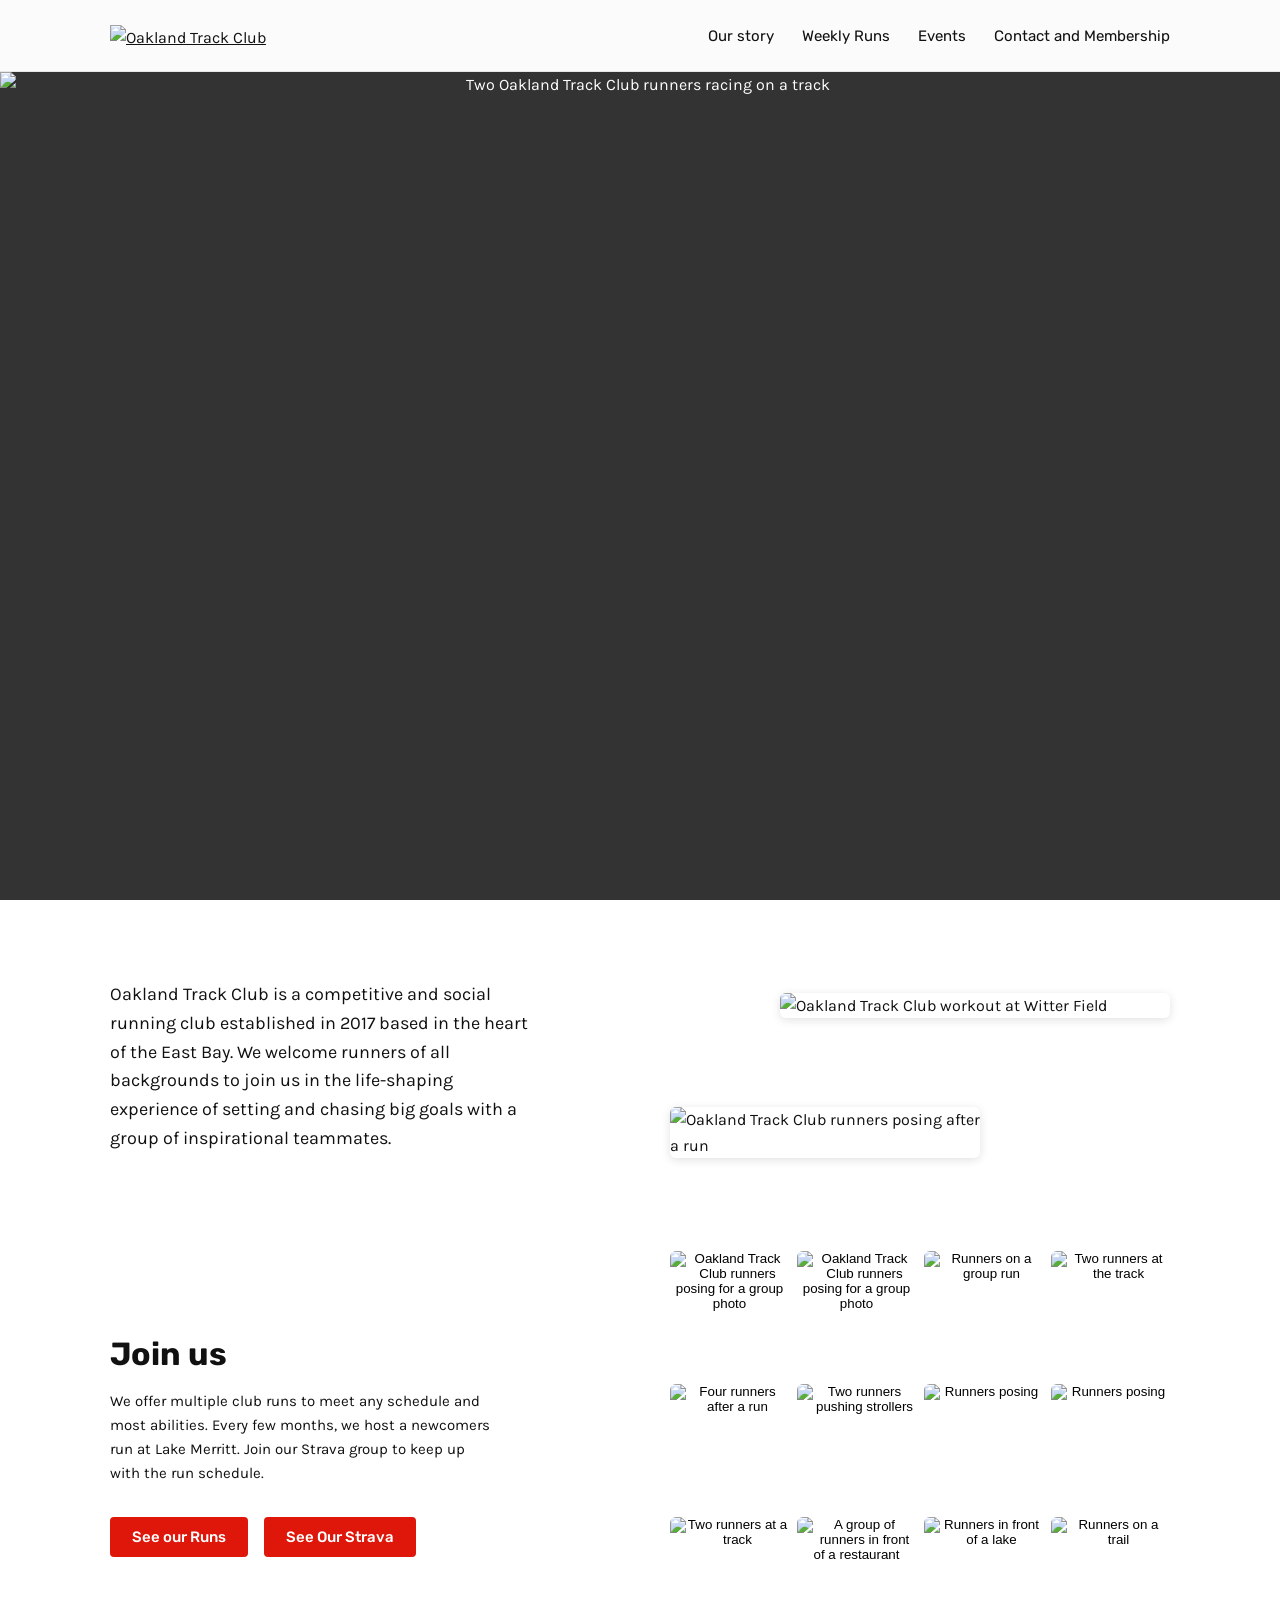
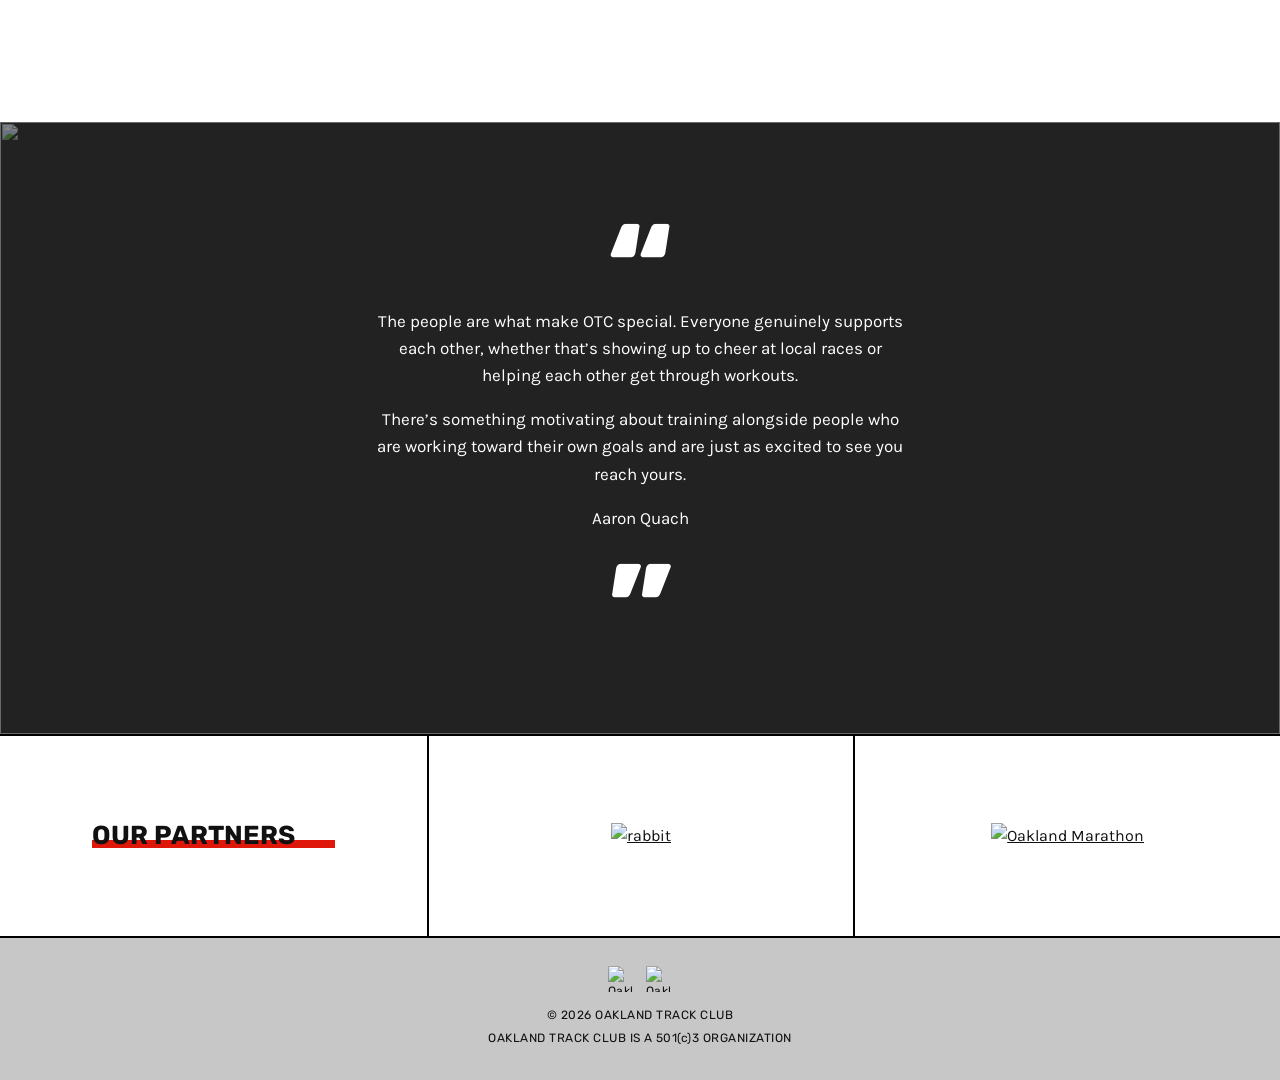
==== index.html @ 53d27497 "Clean up events layout, disabled buttons, and copy - Events: one row of equal-height cards on deskto" ====
<!DOCTYPE html>
<html lang="en">
<head>
  <meta charset="utf-8">
  <meta name="viewport" content="width=device-width, initial-scale=1">
  <title>Oakland Track Club | bay area running club</title>
  <meta name="description" content="Oakland Track Club is a competitive and social running club established in 2017 based in the heart of the East Bay. We welcome runners of all backgrounds to join us in the life-shaping experience of setting and chasing big goals with a group of inspirational teammates.">
  <link rel="canonical" href="https://www.oaklandtrackclub.org/">
  <meta property="og:type" content="website">
  <meta property="og:site_name" content="Oakland Track Club">
  <meta property="og:title" content="Oakland Track Club | bay area running club">
  <meta property="og:description" content="Oakland Track Club is a competitive and social running club established in 2017 based in the heart of the East Bay. We welcome runners of all backgrounds to join us in the life-shaping experience of setting and chasing big goals with a group of inspirational teammates.">
  <meta property="og:url" content="https://www.oaklandtrackclub.org/">
  <meta property="og:image" content="https://www.oaklandtrackclub.org/images/home-hero.jpg">
  <meta name="twitter:card" content="summary_large_image">
  <link rel="icon" type="image/png" href="images/favicon.png">
  <link rel="preconnect" href="https://fonts.googleapis.com">
  <link rel="preconnect" href="https://fonts.gstatic.com" crossorigin>
  <link href="https://fonts.googleapis.com/css2?family=Karla:wght@400;500;700&family=Rubik:wght@400;500;600;700;900&display=swap" rel="stylesheet">
  <link rel="stylesheet" href="css/style.css">
</head>
<body>
  <a class="skip-link" href="#main">Skip to main content</a>

  <header class="site-header">
    <div class="container site-header__inner">
      <a class="site-logo" href="./" aria-label="Oakland Track Club home">
        <img src="images/logo.png" alt="Oakland Track Club" width="1568" height="97">
      </a>
      <button class="nav-toggle" type="button" aria-controls="site-nav" aria-expanded="false" aria-label="Open navigation menu">
        <span class="nav-toggle__line"></span>
        <span class="nav-toggle__line"></span>
        <span class="nav-toggle__line"></span>
      </button>
      <nav class="site-nav" id="site-nav" aria-label="Main">
      <ul>
        <li class="nav-home"><a href="./" aria-current="page">Home</a></li>
        <li><a href="about/">Our story</a></li>
        <li><a href="weekly-runs/">Weekly Runs</a></li>
        <li><a href="otc-events/">Events</a></li>
        <li><a href="membership/">Contact and Membership</a></li>
      </ul>
      </nav>
    </div>
  </header>

  <main id="main">
    <section class="hero hero--full" aria-label="Oakland Track Club">
      <img src="images/home-hero.jpg" alt="Two Oakland Track Club runners racing on a track" style="object-position: 58% 0%;">
    </section>

    <section class="section intro">
      <div class="container two-col">
        <p>Oakland Track Club is a competitive and social running club established in 2017 based in the heart of the East Bay. We welcome runners of all backgrounds to join us in the life-shaping experience of setting and chasing big goals with a group of inspirational teammates.</p>
        <div class="collage collage--right">
          <img class="collage__a" src="images/home-witter-workout.jpg" alt="Oakland Track Club workout at Witter Field" loading="lazy">
          <img class="collage__b" src="images/home-runners-posing.jpg" alt="Oakland Track Club runners posing after a run" loading="lazy">
        </div>
      </div>
    </section>

    <section class="section join" style="padding-top: 0;">
      <div class="container two-col">
        <div>
          <h2>Join us</h2>
          <p>We offer multiple club runs to meet any schedule and most abilities. Every few months, we host a newcomers run at Lake Merritt. Join our Strava group to keep up with the run schedule.</p>
          <div class="btn-row">
            <a class="btn" href="weekly-runs/">See our Runs</a>
            <a class="btn" href="https://www.strava.com/clubs/oakland-track-club-326878" target="_blank" rel="noopener">See Our Strava</a>
          </div>
        </div>
        <div class="gallery">
            <button type="button"><img src="images/gallery-01.jpg" alt="Oakland Track Club runners posing for a group photo" loading="lazy"></button>
            <button type="button"><img src="images/gallery-02.jpg" alt="Oakland Track Club runners posing for a group photo" loading="lazy"></button>
            <button type="button"><img src="images/gallery-03.jpg" alt="Runners on a group run" loading="lazy"></button>
            <button type="button"><img src="images/gallery-04.jpg" alt="Two runners at the track" loading="lazy"></button>
            <button type="button"><img src="images/gallery-05.jpg" alt="Four runners after a run" loading="lazy"></button>
            <button type="button"><img src="images/gallery-06.jpg" alt="Two runners pushing strollers" loading="lazy"></button>
            <button type="button"><img src="images/home-runners-posing.jpg" alt="Runners posing" loading="lazy"></button>
            <button type="button"><img src="images/gallery-08.jpg" alt="Runners posing" loading="lazy"></button>
            <button type="button"><img src="images/gallery-09.jpg" alt="Two runners at a track" loading="lazy"></button>
            <button type="button"><img src="images/gallery-10.jpg" alt="A group of runners in front of a restaurant" loading="lazy"></button>
            <button type="button"><img src="images/gallery-11.jpg" alt="Runners in front of a lake" loading="lazy"></button>
            <button type="button"><img src="images/gallery-12.jpg" alt="Runners on a trail" loading="lazy"></button>
        </div>
      </div>
    </section>

    <dialog class="lightbox" aria-label="Photo viewer">
      <img src="" alt="">
      <button type="button" class="lightbox__close" aria-label="Close">&times;</button>
      <button type="button" class="lightbox__nav lightbox__nav--prev" aria-label="Previous photo">&#8249;</button>
      <button type="button" class="lightbox__nav lightbox__nav--next" aria-label="Next photo">&#8250;</button>
    </dialog>

    <section class="quote">
      <img src="images/home-quote-bg.jpg" alt="" loading="lazy">
      <div class="container">
        <blockquote>
          <p>The people are what make OTC special. Everyone genuinely supports each other, whether that’s showing up to cheer at local races or helping each other get through workouts.</p>
          <p>There’s something motivating about training alongside people who are working toward their own goals and are just as excited to see you reach yours.</p>
          <cite>Aaron Quach</cite>
        </blockquote>
      </div>
    </section>

    <section class="partners" aria-label="Our partners">
      <div><h2>OUR PARTNERS</h2></div>
      <div><a href="https://www.runinrabbit.com/" target="_blank" rel="noopener"><img src="images/partner-rabbit.png" alt="rabbit" loading="lazy"></a></div>
      <div><a href="https://www.oaklandmarathon.com/" target="_blank" rel="noopener"><img src="images/partner-oakland-marathon.png" alt="Oakland Marathon" loading="lazy"></a></div>
    </section>
  </main>

  <footer class="site-footer">
    <!-- Instagram feed: posts load from the feed URL set at the top of js/main.js -->
    <section class="ig-feed" aria-label="Latest from Instagram" hidden>
      <div class="ig-feed__track"></div>
      <button type="button" class="ig-feed__arrow ig-feed__arrow--prev" aria-label="Previous posts">&#8249;</button>
      <button type="button" class="ig-feed__arrow ig-feed__arrow--next" aria-label="Next posts">&#8250;</button>
      <p class="ig-feed__follow"><a href="https://www.instagram.com/oaklandtrackclub" target="_blank" rel="noopener">Follow @oaklandtrackclub on Instagram</a></p>
    </section>

    <div class="site-footer__bar">
      <div class="social">
        <a href="https://www.strava.com/clubs/oakland-track-club-326878" target="_blank" rel="noopener"><img src="images/icon-strava.png" alt="Oakland Track Club on Strava"></a>
        <a href="https://www.instagram.com/oaklandtrackclub" target="_blank" rel="noopener"><img src="images/icon-instagram.png" alt="Oakland Track Club on Instagram"></a>
      </div>
      <p>&copy; <span class="js-year">2026</span> OAKLAND TRACK CLUB</p>
      <p>OAKLAND TRACK CLUB IS A 501(c)3 ORGANIZATION</p>
    </div>
  </footer>

  <script src="js/main.js"></script>
  <script>document.querySelectorAll(".js-year").forEach(function (el) { el.textContent = new Date().getFullYear(); });</script>
</body>
</html>
---- css/style.css ----
/* ==========================================================================
   Oakland Track Club — site styles
   Edit the variables below to change colors/fonts site-wide.
   ========================================================================== */

:root {
  --red: #de170a;
  --red-dark: #b31207;
  --black: #000;
  --white: #fff;
  --text: #111;
  --muted: #555;
  --gray-header: #c7c7c7;
  --gray-card: #ebe9e9;
  --gray-light: #f8f8f8;
  --font-heading: "Rubik", "Helvetica Neue", Arial, sans-serif;
  --font-body: "Karla", "Helvetica Neue", Arial, sans-serif;
  --max: 1100px;
  --gutter: 20px;
  --header-h: 72px;
  --radius: 6px;     /* photos, cards */
  --radius-sm: 4px;  /* buttons */
}

*,
*::before,
*::after { box-sizing: border-box; }

html { -webkit-text-size-adjust: 100%; scroll-behavior: smooth; }

body {
  margin: 0;
  font-family: var(--font-body);
  font-size: 16px;
  line-height: 1.6;
  color: var(--text);
  background: var(--white);
}

img { max-width: 100%; height: auto; display: block; }

a { color: inherit; }

h1, h2, h3, h4 {
  font-family: var(--font-heading);
  font-weight: 600;
  line-height: 1.2;
  margin: 0 0 0.5em;
}

p { margin: 0 0 1em; }

.container {
  width: 100%;
  max-width: var(--max);
  margin: 0 auto;
  padding: 0 var(--gutter);
}

.skip-link {
  position: absolute;
  left: -9999px;
  top: 0;
  background: var(--white);
  padding: 8px 12px;
  z-index: 1000;
}
.skip-link:focus { left: 8px; top: 8px; }

/* ---------- Buttons ---------- */
.btn {
  display: inline-block;
  background: var(--red);
  color: var(--white);
  font-family: var(--font-heading);
  font-weight: 500;
  font-size: 15px;
  text-decoration: none;
  padding: 8px 22px;
  border: 0;
  cursor: pointer;
  transition: background-color 0.15s ease;
}
.btn:hover,
.btn:focus-visible { background: var(--red-dark); }
.btn--italic { font-style: italic; letter-spacing: 0.08em; font-family: var(--font-body); font-size: 14px; }
/* Disabled buttons (e.g. "Check back next year"): grayed out, not clickable */
.btn[aria-disabled="true"],
.btn[aria-disabled="true"]:hover {
  background: #767676;
  color: var(--white);
  cursor: default;
}

/* ---------- Header / Nav ---------- */
/* Fixed, frosted-glass bar (Apple-style). Page content starts below it.
   js/main.js adds .is-hidden when scrolling down and removes it when scrolling up. */
.site-header {
  position: fixed;
  top: 0; left: 0; right: 0;
  z-index: 50;
  transition: transform 0.35s ease;
}
/* Frosted backdrop. It lives on a pseudo-element because putting
   backdrop-filter on the header itself would trap the fixed mobile drawer
   inside the header's box. */
.site-header::before {
  content: "";
  position: absolute;
  inset: 0;
  z-index: -1;
  background: rgba(250, 250, 252, 0.8);
  -webkit-backdrop-filter: saturate(180%) blur(20px);
  backdrop-filter: saturate(180%) blur(20px);
  border-bottom: 1px solid rgba(0, 0, 0, 0.08);
}
.site-header.is-hidden { transform: translateY(-100%); }
@media (prefers-reduced-motion: reduce) {
  .site-header { transition: none; }
}
/* Content starts below the header so nothing (like the hero photo) is covered */
.site-header ~ main { padding-top: var(--header-h); }

.site-header__inner {
  display: flex;
  align-items: center;
  justify-content: space-between;
  gap: 24px;
  min-height: var(--header-h);
}
.site-logo { flex: 0 1 auto; min-width: 0; }
/* Logo scales down on mid-size screens so the menu fits on one line */
.site-logo img { width: min(340px, 34vw); }
.site-nav { flex-shrink: 0; }

.site-nav ul {
  list-style: none;
  margin: 0;
  padding: 0;
  display: flex;
  gap: 28px;
}
.site-nav a {
  font-family: var(--font-heading);
  font-size: 15px;
  color: var(--text);
  text-decoration: none;
  padding: 4px 0;
  white-space: nowrap;
  transition: color 0.4s ease;
}
@media (max-width: 1024px) {
  .site-nav ul { gap: 20px; }
}
.site-nav a:hover,
.site-nav a:focus-visible { color: var(--red); }

/* "Home" only appears in the mobile drawer, matching Wix */
.site-nav .nav-home { display: none; }

/* ---------- Mobile menu ----------
   Below 860px the nav becomes a white drawer that slides in from the right,
   with a dark overlay behind it. js/main.js toggles .is-open / .menu-open. */
.nav-toggle {
  display: none;
  position: relative;
  z-index: 3;
  width: 30px;
  height: 28px;
  padding: 0;
  margin-right: -2px;
  background: none;
  border: 0;
  cursor: pointer;
  -webkit-tap-highlight-color: transparent;
  touch-action: manipulation;
}
.nav-toggle__line {
  position: absolute;
  left: 0;
  width: 100%;
  height: 2px;
  border-radius: 2px;
  background: var(--text);
  transition: transform 0.25s ease-in-out, opacity 0.25s ease-in-out;
}
.nav-toggle__line:nth-child(1) { top: 3px; }
.nav-toggle__line:nth-child(2) { top: 50%; margin-top: -1px; }
.nav-toggle__line:nth-child(3) { bottom: 3px; }
.nav-toggle[aria-expanded="true"] .nav-toggle__line:nth-child(1) { transform: translateY(10px) rotate(45deg); }
.nav-toggle[aria-expanded="true"] .nav-toggle__line:nth-child(2) { opacity: 0; }
.nav-toggle[aria-expanded="true"] .nav-toggle__line:nth-child(3) { transform: translateY(-10px) rotate(-45deg); }

.nav-overlay { display: none; }

@media (max-width: 860px) {
  .site-logo img { width: min(300px, 62vw); }
  .nav-toggle { display: block; }

  .site-nav {
    position: fixed;
    z-index: 2;
    top: 0;
    right: 0;
    width: 80%;
    max-width: 360px;
    height: 100vh;
    height: 100dvh;
    overflow-y: auto;
    padding: 22px 32px 40px;
    background: var(--white);
    transform: translateX(100%);
    visibility: hidden;
    transition: transform 0.45s cubic-bezier(0.22, 1, 0.36, 1), visibility 0s linear 0.45s;
  }
  .site-nav.is-open {
    transform: translateX(0);
    visibility: visible;
    transition: transform 0.45s cubic-bezier(0.22, 1, 0.36, 1), visibility 0s;
  }
  .site-nav ul { flex-direction: column; gap: 0; }
  .site-nav .nav-home { display: block; }
  .site-nav li {
    opacity: 0;
    transform: translateX(24px);
    transition: opacity 0.3s ease, transform 0.3s ease;
  }
  .site-nav.is-open li {
    opacity: 1;
    transform: none;
    transition: opacity 0.4s ease, transform 0.5s cubic-bezier(0.22, 1, 0.36, 1);
  }
  .site-nav.is-open li:nth-child(1) { transition-delay: 0.10s; }
  .site-nav.is-open li:nth-child(2) { transition-delay: 0.15s; }
  .site-nav.is-open li:nth-child(3) { transition-delay: 0.20s; }
  .site-nav.is-open li:nth-child(4) { transition-delay: 0.25s; }
  .site-nav.is-open li:nth-child(5) { transition-delay: 0.30s; }
  .site-nav a {
    display: block;
    padding: 18px 0;
    font-family: var(--font-body);
    font-weight: 500;
    font-size: 22px;
    line-height: 1.4;
    white-space: normal;
    color: var(--black);
  }
  .site-nav a[aria-current="page"] { color: var(--red); }

  .nav-overlay {
    display: block;
    position: fixed;
    inset: 0;
    z-index: 1;
    background: rgba(0, 0, 0, 0.6);
    opacity: 0;
    visibility: hidden;
    transition: opacity 0.45s ease, visibility 0s linear 0.45s;
  }
  .menu-open .nav-overlay {
    opacity: 1;
    visibility: visible;
    transition: opacity 0.45s ease, visibility 0s;
  }
  html.menu-open { overflow: hidden; }
}

@media (max-width: 860px) and (prefers-reduced-motion: reduce) {
  .site-nav,
  .site-nav.is-open,
  .site-nav li,
  .site-nav.is-open li,
  .nav-overlay,
  .menu-open .nav-overlay,
  .nav-toggle__line { transition: none; }
}

/* ---------- Hero ---------- */
.hero {
  position: relative;
  min-height: 560px;
  height: 70vh;
  max-height: 760px;
  display: flex;
  align-items: center;
  justify-content: center;
  color: var(--white);
  text-align: center;
  overflow: hidden;
  background: #333;
}
.hero img {
  position: absolute;
  inset: 0;
  width: 100%;
  height: 100%;
  object-fit: cover;
}
/* Full-screen hero (home page): fills the viewport below the header */
.hero--full {
  height: calc(100vh - var(--header-h));
  height: calc(100svh - var(--header-h));
  min-height: 420px;
  max-height: none;
}
/* Light dim so a hero title stays readable (pages without a title get none) */
.hero:has(.hero__title)::after {
  content: "";
  position: absolute;
  inset: 0;
  background: rgba(0, 0, 0, 0.18);
}
.hero__title {
  position: relative;
  z-index: 1;
  font-size: clamp(36px, 6vw, 60px);
  font-weight: 700;
  margin: 0;
  text-shadow: 0 2px 12px rgba(0,0,0,0.4);
}

/* ---------- Generic sections ---------- */
.section { padding: 80px 0; }
.section--light { background: var(--gray-light); }
.section--black { background: var(--black); color: var(--white); }
.section--tight { padding: 48px 0; }
.text-center { text-align: center; }
.small { font-size: 14px; }

.two-col {
  display: grid;
  grid-template-columns: 1fr 1fr;
  gap: 60px;
  align-items: center;
}
@media (max-width: 760px) {
  .two-col { grid-template-columns: 1fr; gap: 36px; }
  .section { padding: 56px 0; }
}

/* Overlapping two-photo collage */
.collage { position: relative; padding-bottom: 28%; }
.collage img { box-shadow: 0 2px 10px rgba(0,0,0,0.12); }
.collage__a { width: 78%; }
.collage__b {
  position: absolute;
  width: 62%;
  right: 0;
  bottom: 0;
  border: 0;
}
.collage--right .collage__a { margin-left: auto; }
.collage--right .collage__b { right: auto; left: 0; }

.cta-band { text-align: center; }
.cta-band h2 { font-size: 28px; margin-bottom: 16px; }

/* ---------- Home ---------- */
.intro p { font-size: 18px; max-width: 420px; }

.join h2 { font-size: 32px; font-weight: 700; }
.join p { max-width: 380px; font-size: 15px; }
.join .btn-row { display: flex; flex-wrap: wrap; gap: 16px; margin-top: 32px; }

.gallery {
  display: grid;
  grid-template-columns: repeat(4, 1fr);
  gap: 8px;
}
.gallery button {
  padding: 0;
  border: 0;
  background: none;
  cursor: zoom-in;
  aspect-ratio: 1 / 1.05;
  overflow: hidden;
}
.gallery img {
  width: 100%;
  height: 100%;
  object-fit: cover;
  transition: transform 0.3s ease;
}
.gallery button:hover img { transform: scale(1.04); }
@media (max-width: 500px) { .gallery { grid-template-columns: repeat(3, 1fr); } }

.lightbox {
  border: 0;
  padding: 0;
  background: transparent;
  max-width: 92vw;
  max-height: 92vh;
}
.lightbox::backdrop { background: rgba(0,0,0,0.88); }
.lightbox img { max-width: 92vw; max-height: 86vh; width: auto; margin: 0 auto; }
.lightbox__close {
  position: fixed;
  top: 16px; right: 20px;
  background: none;
  border: 0;
  color: #fff;
  font-size: 36px;
  line-height: 1;
  cursor: pointer;
}
.lightbox__nav {
  position: fixed;
  top: 50%;
  transform: translateY(-50%);
  background: rgba(0,0,0,0.4);
  border: 0;
  color: #fff;
  font-size: 32px;
  width: 48px; height: 64px;
  cursor: pointer;
}
.lightbox__nav--prev { left: 12px; }
.lightbox__nav--next { right: 12px; }

.quote {
  position: relative;
  color: var(--white);
  text-align: center;
  padding: 110px 0;
  background: #222;
  overflow: hidden;
}
.quote > img {
  position: absolute;
  inset: 0;
  width: 100%;
  height: 100%;
  object-fit: cover;
  opacity: 0.45;
}
.quote blockquote {
  position: relative;
  margin: 0 auto;
  max-width: 540px;
  font-size: 17px;
}
.quote blockquote::before,
.quote blockquote::after {
  display: block;
  font-family: var(--font-heading);
  font-weight: 900;
  font-size: 110px;
  line-height: 0.6;
  height: 52px;
}
.quote blockquote::before { content: "\201C"; margin-bottom: 24px; }
.quote blockquote::after { content: "\201D"; margin-top: 40px; }
.quote cite { display: block; font-style: normal; margin-top: 8px; }

.partners {
  display: grid;
  grid-template-columns: 1fr 1fr 1fr;
  border-top: 2px solid var(--black);
  border-bottom: 2px solid var(--black);
}
.partners > * {
  display: flex;
  align-items: center;
  justify-content: center;
  padding: 32px 24px;
  min-height: 200px;
}
.partners > * + * { border-left: 2px solid var(--black); }
.partners h2 {
  font-size: 26px;
  font-weight: 700;
  margin: 0;
  background: linear-gradient(transparent 62%, var(--red) 62%, var(--red) 88%, transparent 88%);
  padding-right: 40px;
}
.partners img { max-height: 140px; width: auto; }
@media (max-width: 700px) {
  .partners { grid-template-columns: 1fr; }
  .partners > * + * { border-left: 0; border-top: 2px solid var(--black); }
  .partners > * { min-height: 0; }
}

/* ---------- Weekly runs ---------- */
.runs-layout {
  display: grid;
  grid-template-columns: 1fr 1.4fr;
  gap: 40px;
}
.runs-layout > h1 { font-size: clamp(40px, 5vw, 56px); font-weight: 600; }
.run { margin-bottom: 64px; }
.run:last-child { margin-bottom: 0; }
.run h2 {
  color: var(--red);
  font-size: 22px;
  font-weight: 500;
  line-height: 1.4;
  margin-bottom: 18px;
}
.run h2 span { display: block; }
.run p { font-size: 15px; line-height: 2; margin: 0; }
.run .note { font-weight: 700; }
@media (max-width: 760px) {
  .runs-layout { grid-template-columns: 1fr; }
}

/* ---------- Events ---------- */
.page-title {
  text-align: center;
  font-size: clamp(36px, 5vw, 52px);
  font-weight: 600;
  margin-bottom: 8px;
}
.page-title::after {
  content: "";
  display: block;
  width: 30px;
  height: 2px;
  background: var(--black);
  margin: 18px auto 0;
}
/* Event cards: one row of three on desktop, equal heights, buttons aligned at the bottom */
.events {
  display: grid;
  grid-template-columns: repeat(3, 1fr);
  gap: 28px;
  align-items: stretch;
  margin-top: 48px;
}
.event {
  display: flex;
  flex-direction: column;
  background: var(--gray-card);
  padding: 28px;
}
.event__img {
  aspect-ratio: 4 / 3;
  display: flex;
  align-items: center;
  justify-content: center;
  min-height: 0;  /* keep every image box the same height, even for tall logos */
  margin-bottom: 24px;
}
.event__img img { width: auto; height: auto; max-width: 100%; max-height: 100%; }
.event__date { margin: 0 0 2px; }
.event h2 { font-size: 20px; margin-bottom: 12px; }
.event p { font-size: 15px; }
.event .btn { display: table; margin: auto auto 0; }
.event p:last-of-type { margin-bottom: 24px; }
@media (max-width: 1000px) {
  .events { grid-template-columns: repeat(2, 1fr); }
}
@media (max-width: 640px) {
  .events { grid-template-columns: 1fr; gap: 24px; }
  .event { padding: 22px; }
}

/* ---------- Membership ---------- */
.keep-in-touch h1 { font-size: 34px; font-weight: 700; }
.keep-in-touch p { font-size: 17px; }

.dues h2 { text-align: center; font-size: 28px; font-weight: 700; margin-bottom: 36px; }
/* Each benefit is a card: full-color photo on top, text below */
.benefits {
  display: grid;
  grid-template-columns: repeat(3, 1fr);
  gap: 20px;
}
.benefit {
  display: flex;
  flex-direction: column;
  background: var(--white);
  color: var(--text);
  overflow: hidden;
}
.benefit > img {
  width: 100%;
  aspect-ratio: 3 / 2;
  object-fit: cover;
  transition: transform 0.4s ease;
}
.benefit:hover > img { transform: scale(1.03); }
.benefit__card { padding: 22px 22px 26px; }
.benefit__card h3 { font-size: 20px; font-weight: 600; margin-bottom: 8px; }
.benefit__card p { font-size: 15px; line-height: 1.55; margin: 0; color: #333; }
.dues__footnote { max-width: 520px; margin: 28px auto 0; text-align: center; font-size: 14px; }
@media (max-width: 900px) { .benefits { grid-template-columns: repeat(2, 1fr); } }
@media (max-width: 560px) {
  .benefits { grid-template-columns: 1fr; }
}

.sliding-scale { text-align: center; max-width: 620px; margin: 0 auto; font-size: 18px; }
.sliding-scale h2 { font-size: 28px; font-weight: 600; }

/* ---------- Contact ---------- */
.contact h1 { font-size: 40px; font-weight: 700; }
.contact p { font-size: 18px; }

/* ---------- Footer ---------- */
.ig-feed {
  position: relative;
  max-width: var(--max);
  margin: 0 auto;
  padding: 40px 56px;
}
.ig-feed[hidden] { display: none; }
.ig-feed__track {
  display: grid;
  grid-auto-flow: column;
  grid-auto-columns: calc((100% - 4 * 12px) / 5);
  gap: 12px;
  overflow-x: auto;
  scroll-snap-type: x mandatory;
  scroll-behavior: smooth;
  scrollbar-width: none;
}
.ig-feed__track::-webkit-scrollbar { display: none; }
.ig-feed__item {
  position: relative;
  display: block;
  aspect-ratio: 1;
  overflow: hidden;
  scroll-snap-align: start;
  background: var(--gray-card);
}
.ig-feed__item img {
  width: 100%;
  height: 100%;
  object-fit: cover;
  transition: transform 0.3s ease;
}
.ig-feed__item:hover img { transform: scale(1.04); }
.ig-feed__arrow {
  position: absolute;
  top: 50%;
  transform: translateY(-50%);
  width: 40px;
  height: 40px;
  border: 0;
  background: none;
  color: var(--text);
  font-size: 40px;
  line-height: 1;
  cursor: pointer;
}
.ig-feed__arrow--prev { left: 8px; }
.ig-feed__arrow--next { right: 8px; }
.ig-feed__follow {
  text-align: center;
  font-family: var(--font-heading);
  font-size: 14px;
  margin: 16px 0 0;
}
.ig-feed__follow a { text-decoration: none; }
.ig-feed__follow a:hover { color: var(--red); }
@media (max-width: 700px) {
  .ig-feed { padding: 32px var(--gutter); }
  .ig-feed__track { grid-auto-columns: calc((100% - 2 * 8px) / 2.5); gap: 8px; }
  .ig-feed__arrow { display: none; }
}

.site-footer__bar {
  background: var(--gray-header);
  text-align: center;
  font-family: var(--font-heading);
  font-size: 12px;
  letter-spacing: 0.04em;
  padding: 28px var(--gutter);
}
.site-footer__bar p { margin: 0 0 4px; }
.social {
  display: flex;
  justify-content: center;
  gap: 12px;
  margin-bottom: 14px;
}
.social img { width: 26px; height: 26px; }

/* ---------- Rounded corners ----------
   Subtle rounding for a softer look. Adjust --radius / --radius-sm at the top.
   Full-bleed sections (hero, quote, partners) stay square. */
.btn,
.skip-link { border-radius: var(--radius-sm); }

.collage img,
.two-col > img,
.gallery button,
.lightbox img,
.event,
.event__img img,
.benefit,
.ig-feed__item { border-radius: var(--radius); }
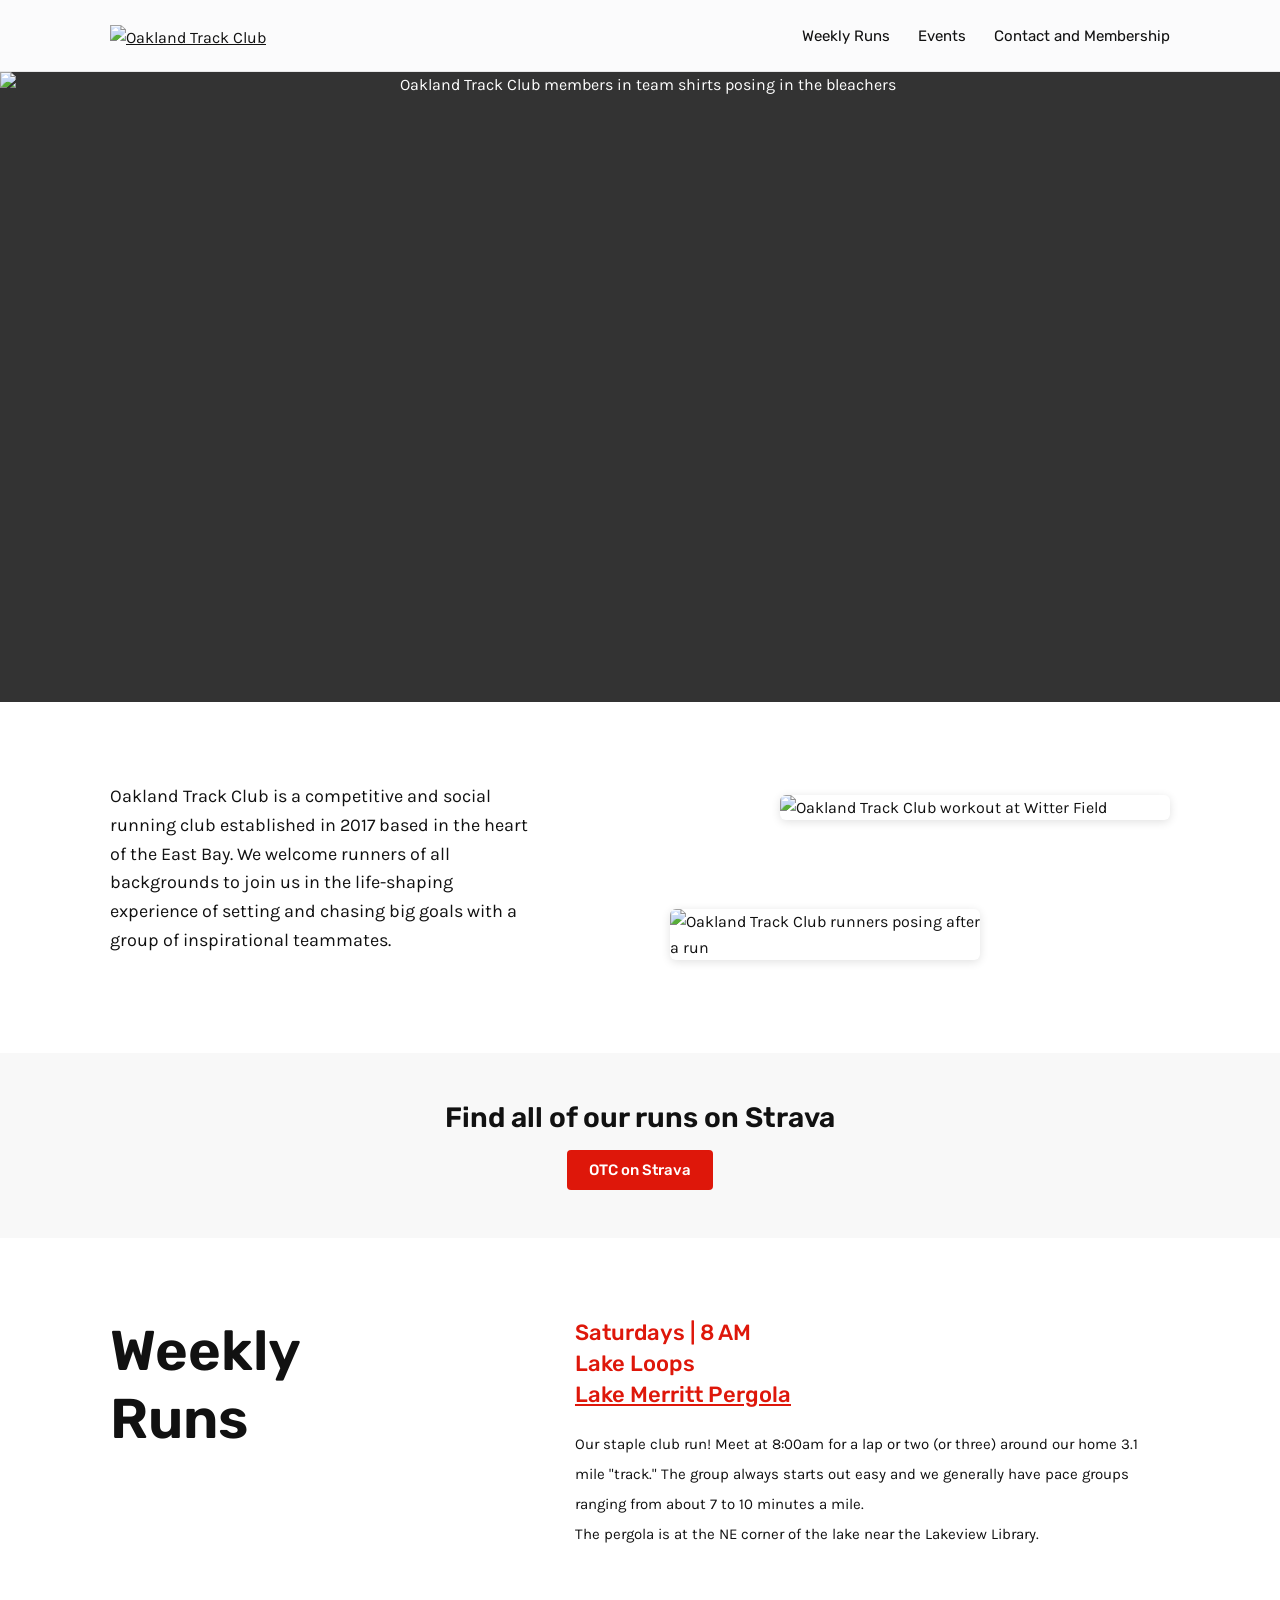
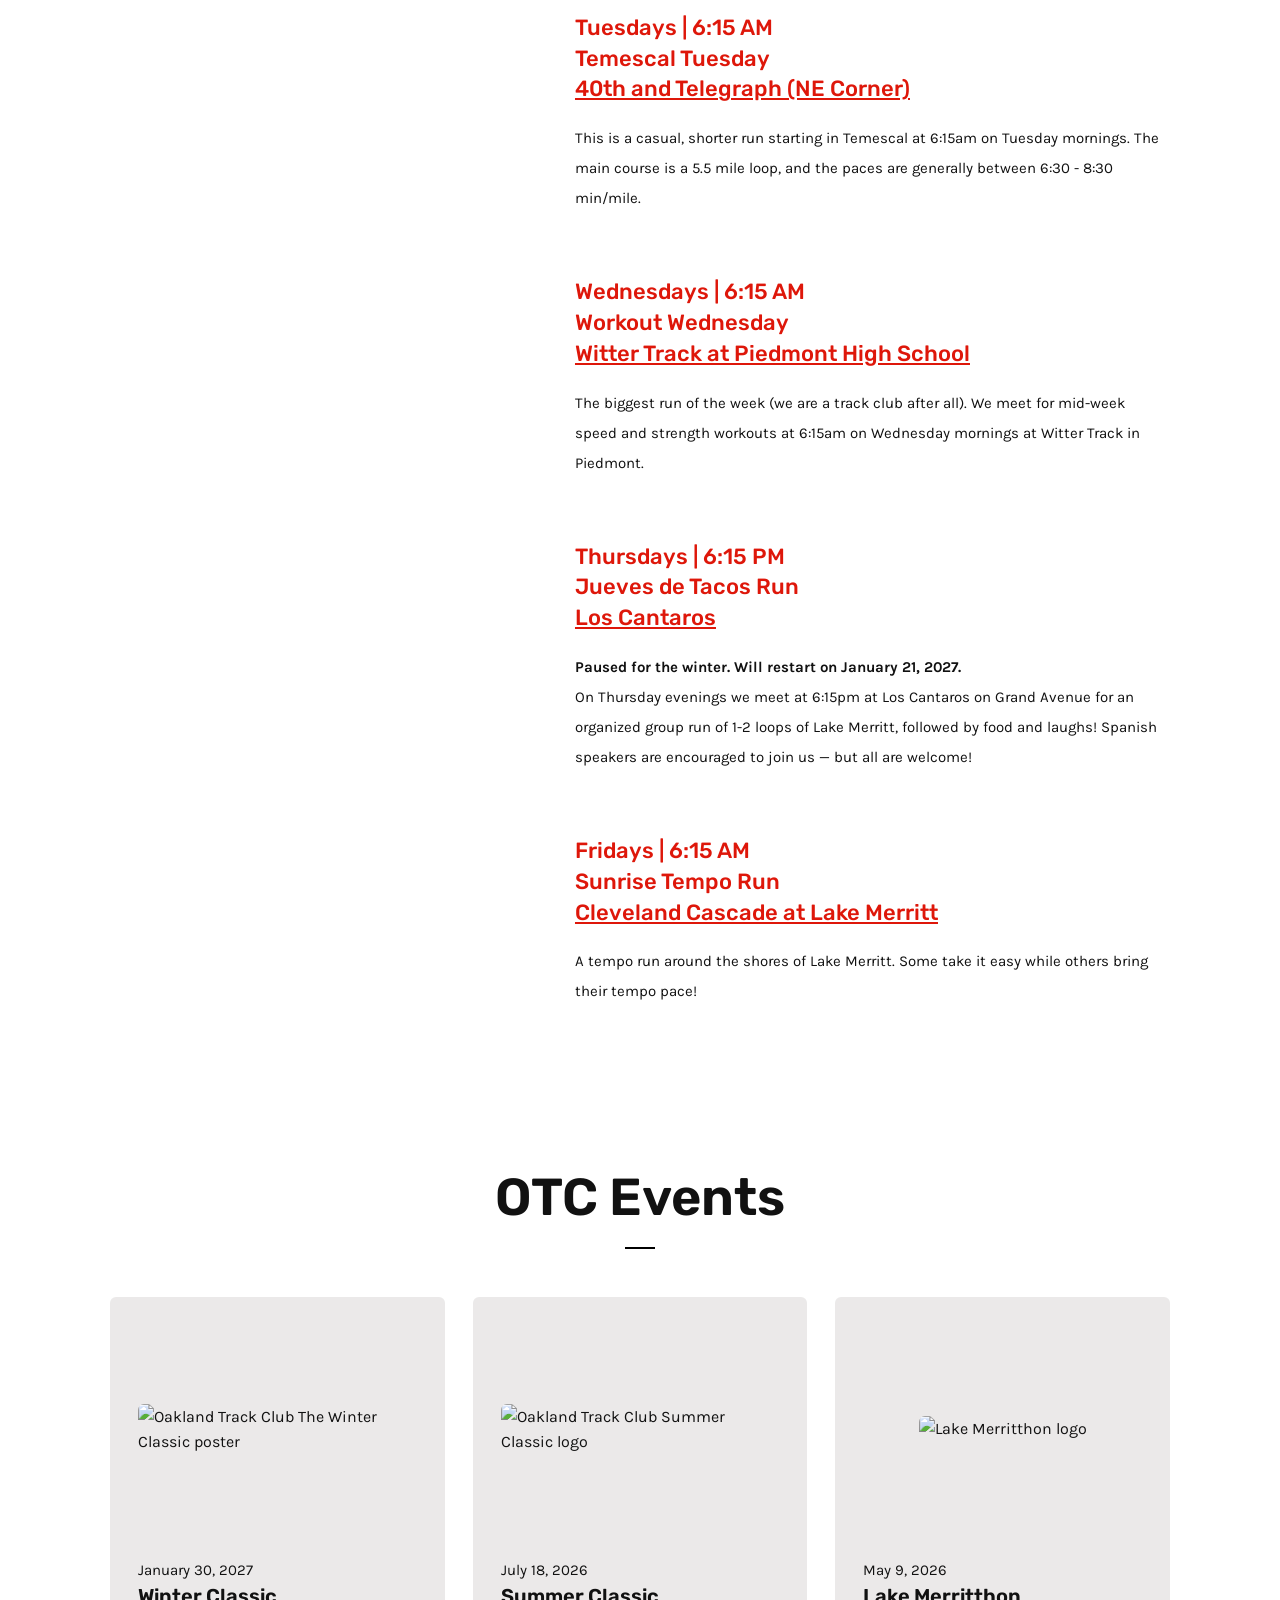
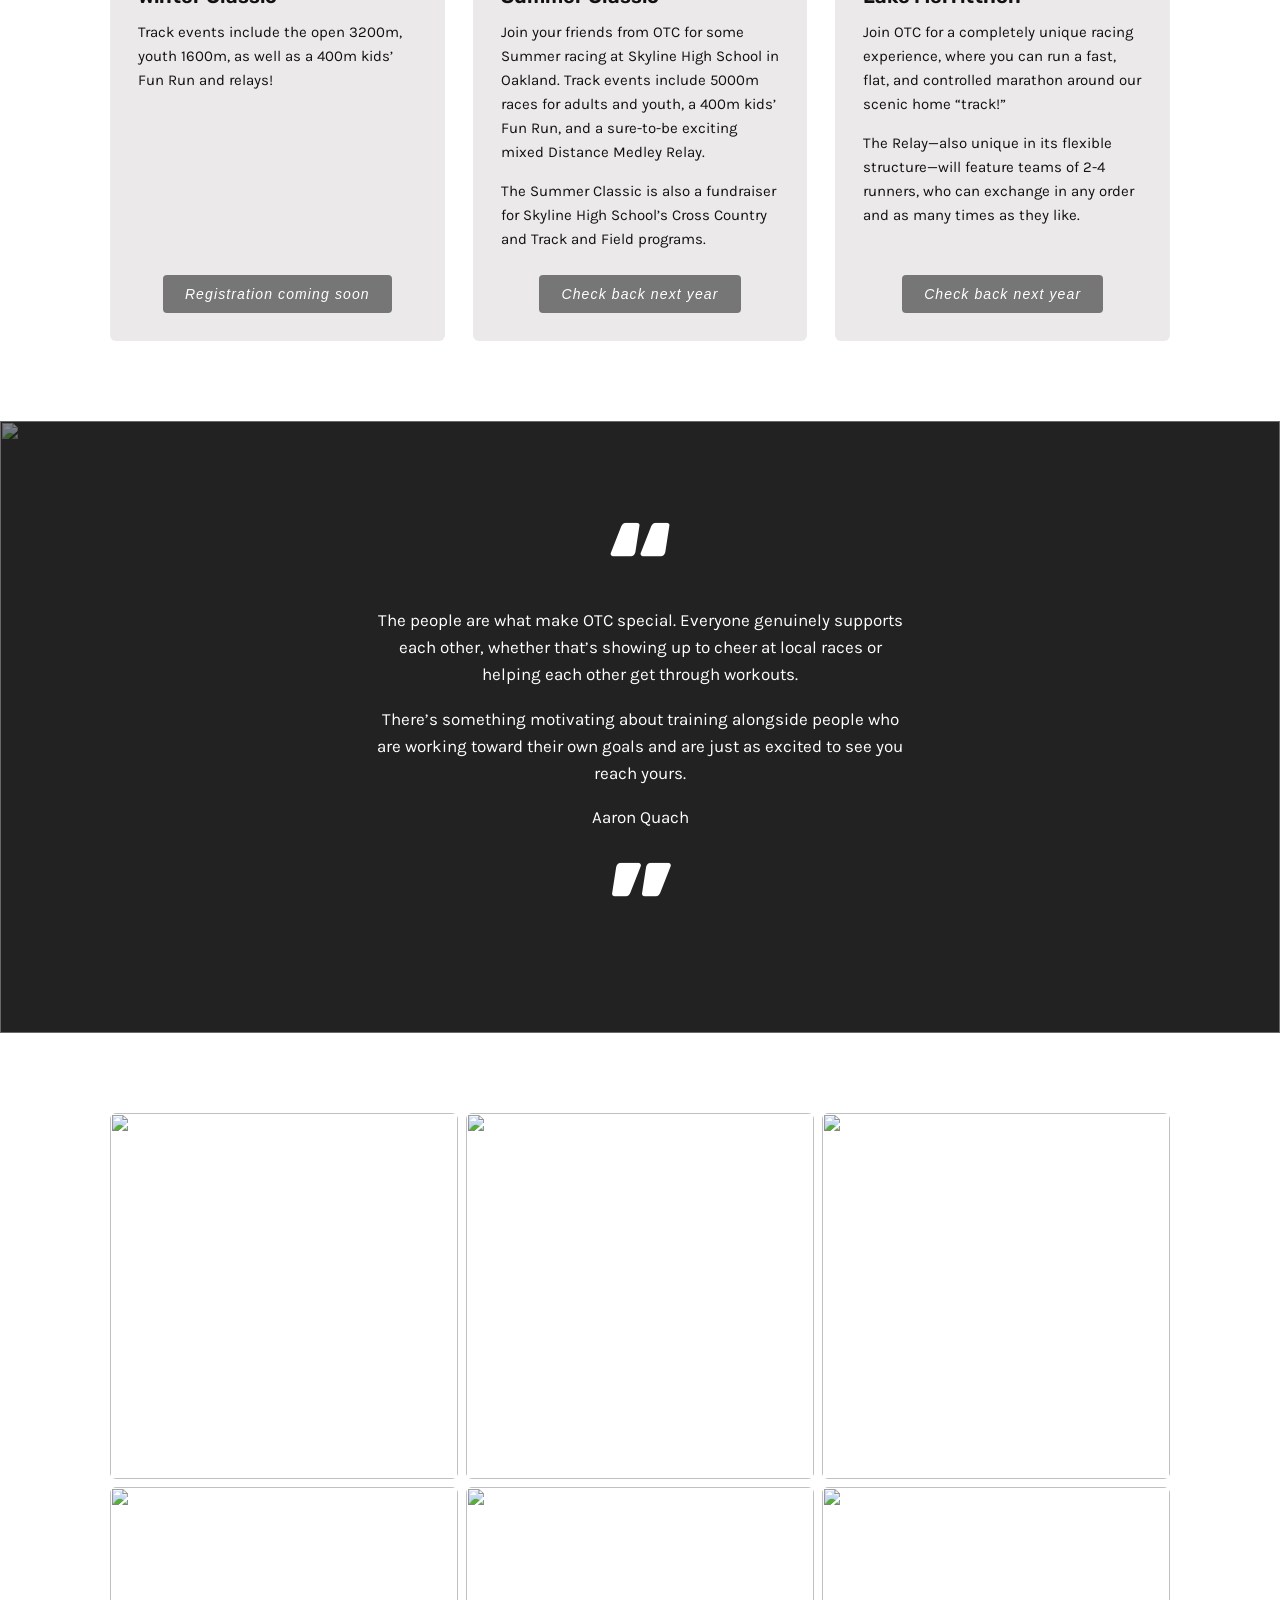
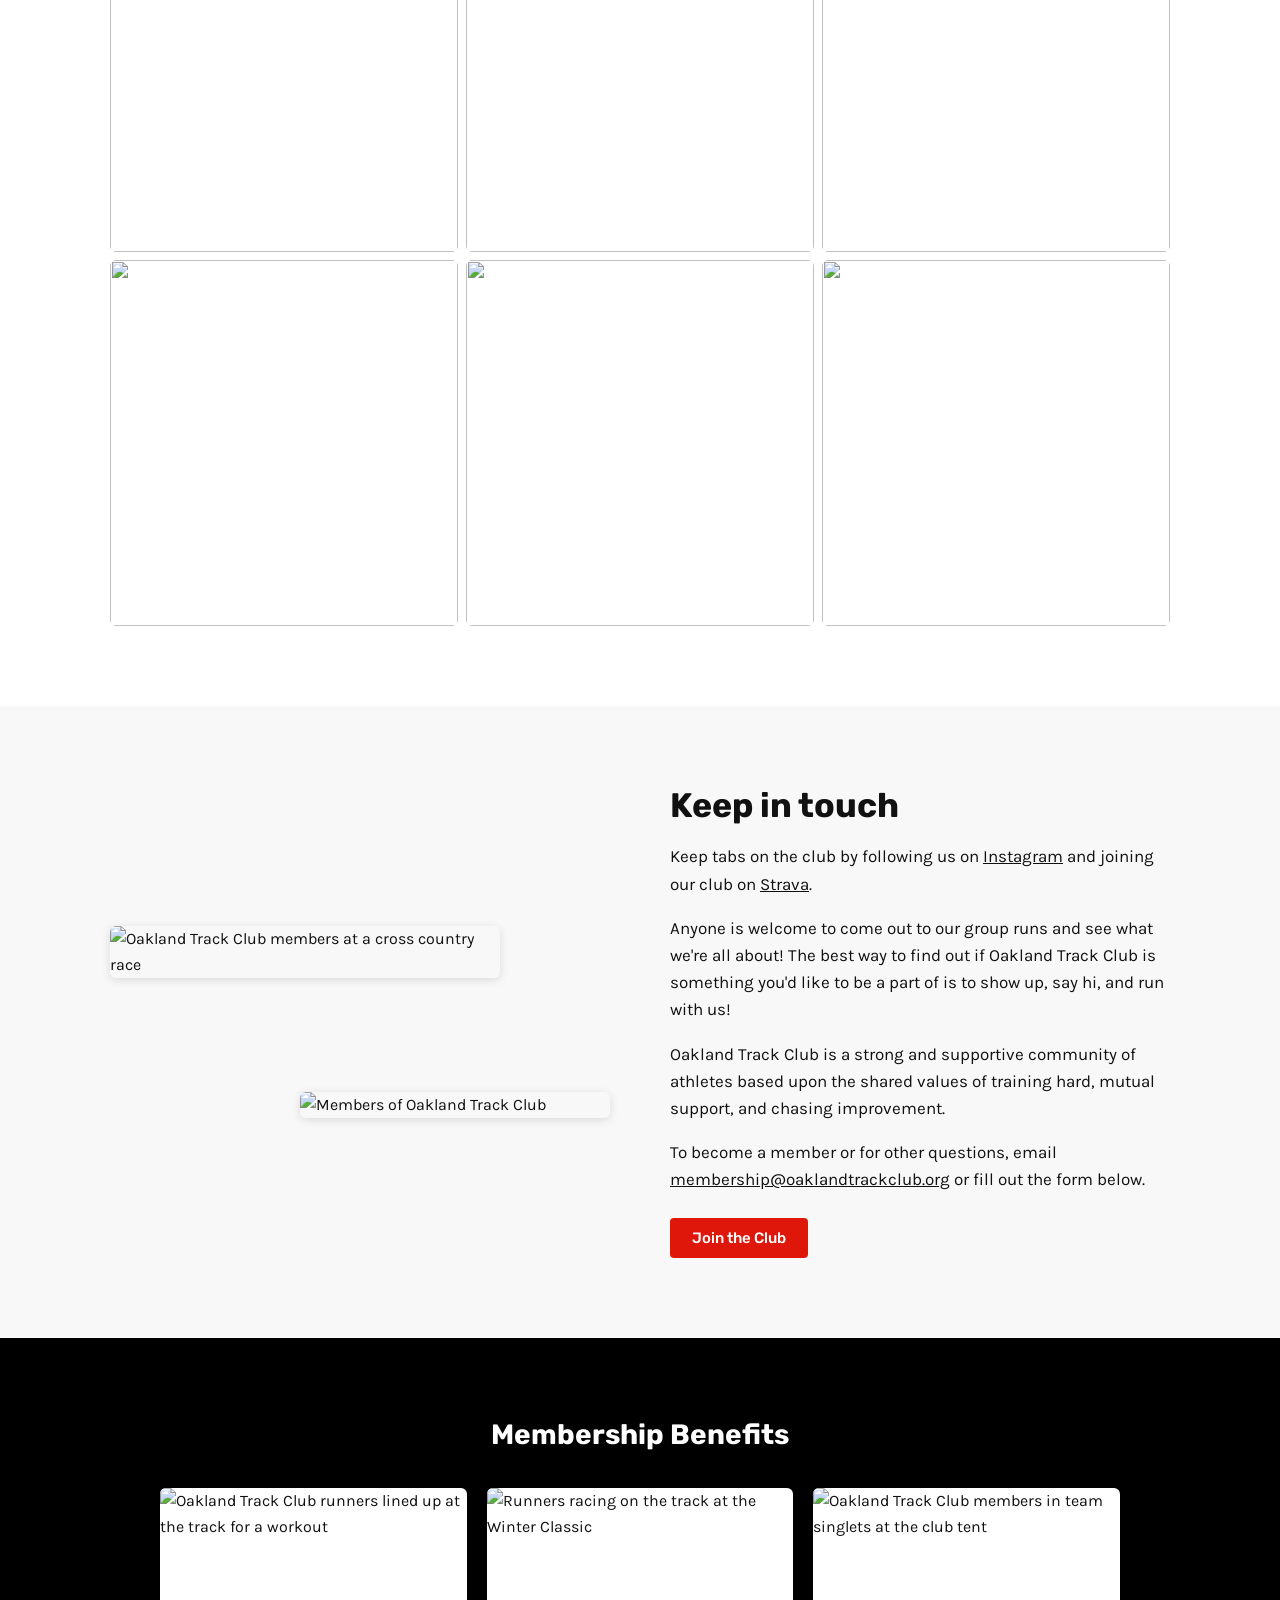
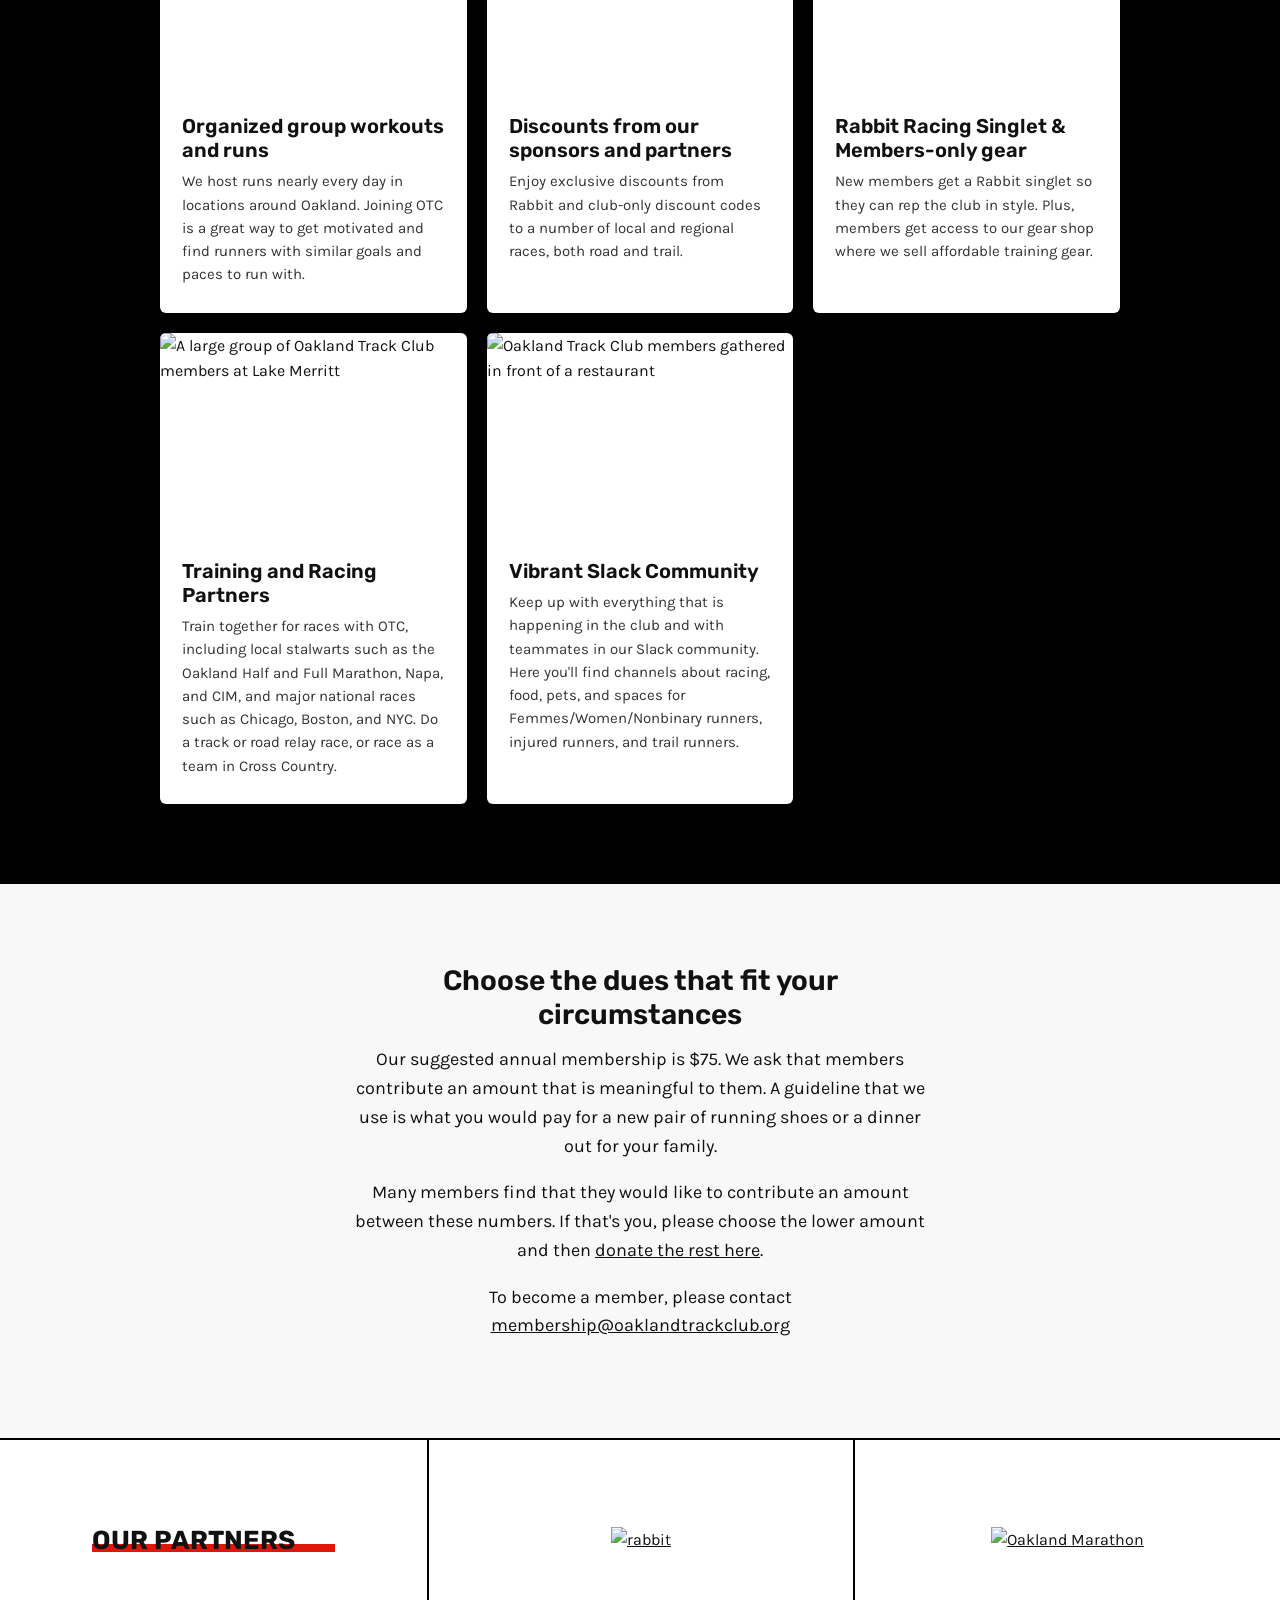
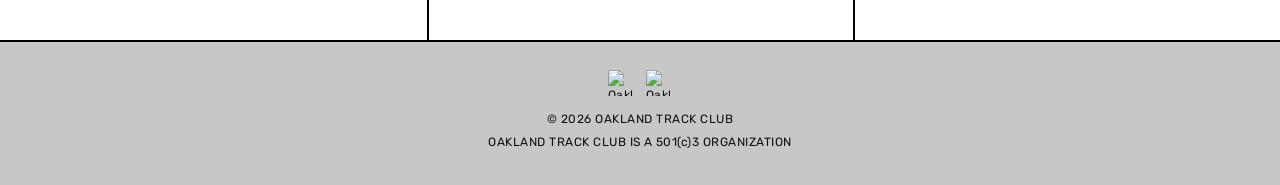
==== commit cce09813: "Merge pull request #10 from rc196/main Refactoring of OTC Website" ====
--- a/index.html
+++ b/index.html
@@ -19,12 +19,12 @@
   <link href="https://fonts.googleapis.com/css2?family=Karla:wght@400;500;700&family=Rubik:wght@400;500;600;700;900&display=swap" rel="stylesheet">
   <link rel="stylesheet" href="css/style.css">
 </head>
-<body>
+<body id="top">
   <a class="skip-link" href="#main">Skip to main content</a>
 
   <header class="site-header">
     <div class="container site-header__inner">
-      <a class="site-logo" href="./" aria-label="Oakland Track Club home">
+      <a class="site-logo" href="#top" aria-label="Oakland Track Club home">
         <img src="images/logo.png" alt="Oakland Track Club" width="1568" height="97">
       </a>
       <button class="nav-toggle" type="button" aria-controls="site-nav" aria-expanded="false" aria-label="Open navigation menu">
@@ -34,19 +34,19 @@
       </button>
       <nav class="site-nav" id="site-nav" aria-label="Main">
       <ul>
-        <li class="nav-home"><a href="./" aria-current="page">Home</a></li>
-        <li><a href="about/">Our story</a></li>
-        <li><a href="weekly-runs/">Weekly Runs</a></li>
-        <li><a href="otc-events/">Events</a></li>
-        <li><a href="membership/">Contact and Membership</a></li>
+        <li class="nav-home"><a href="#top">Home</a></li>
+        <li><a href="#weekly-runs">Weekly Runs</a></li>
+        <li><a href="#events">Events</a></li>
+        <li><a href="#membership">Contact and Membership</a></li>
       </ul>
       </nav>
     </div>
   </header>
 
   <main id="main">
-    <section class="hero hero--full" aria-label="Oakland Track Club">
-      <img src="images/home-hero.jpg" alt="Two Oakland Track Club runners racing on a track" style="object-position: 58% 0%;">
+    <section class="hero" aria-label="Oakland Track Club">
+      <h1 class="sr-only">Oakland Track Club</h1>
+      <img src="images/about-hero.jpg" alt="Oakland Track Club members in team shirts posing in the bleachers">
     </section>
 
     <section class="section intro">
@@ -59,39 +59,82 @@
       </div>
     </section>
 
-    <section class="section join" style="padding-top: 0;">
-      <div class="container two-col">
+    <section class="section section--light section--tight cta-band" id="weekly-runs">
+      <div class="container">
+        <h2>Find all of our runs on Strava</h2>
+        <a class="btn" href="https://www.strava.com/clubs/oakland-track-club-326878" target="_blank" rel="noopener">OTC on Strava</a>
+      </div>
+    </section>
+
+    <section class="section">
+      <div class="container runs-layout">
+        <h2>Weekly<br>Runs</h2>
         <div>
-          <h2>Join us</h2>
-          <p>We offer multiple club runs to meet any schedule and most abilities. Every few months, we host a newcomers run at Lake Merritt. Join our Strava group to keep up with the run schedule.</p>
-          <div class="btn-row">
-            <a class="btn" href="weekly-runs/">See our Runs</a>
-            <a class="btn" href="https://www.strava.com/clubs/oakland-track-club-326878" target="_blank" rel="noopener">See Our Strava</a>
-          </div>
-        </div>
-        <div class="gallery">
-            <button type="button"><img src="images/gallery-01.jpg" alt="Oakland Track Club runners posing for a group photo" loading="lazy"></button>
-            <button type="button"><img src="images/gallery-02.jpg" alt="Oakland Track Club runners posing for a group photo" loading="lazy"></button>
-            <button type="button"><img src="images/gallery-03.jpg" alt="Runners on a group run" loading="lazy"></button>
-            <button type="button"><img src="images/gallery-04.jpg" alt="Two runners at the track" loading="lazy"></button>
-            <button type="button"><img src="images/gallery-05.jpg" alt="Four runners after a run" loading="lazy"></button>
-            <button type="button"><img src="images/gallery-06.jpg" alt="Two runners pushing strollers" loading="lazy"></button>
-            <button type="button"><img src="images/home-runners-posing.jpg" alt="Runners posing" loading="lazy"></button>
-            <button type="button"><img src="images/gallery-08.jpg" alt="Runners posing" loading="lazy"></button>
-            <button type="button"><img src="images/gallery-09.jpg" alt="Two runners at a track" loading="lazy"></button>
-            <button type="button"><img src="images/gallery-10.jpg" alt="A group of runners in front of a restaurant" loading="lazy"></button>
-            <button type="button"><img src="images/gallery-11.jpg" alt="Runners in front of a lake" loading="lazy"></button>
-            <button type="button"><img src="images/gallery-12.jpg" alt="Runners on a trail" loading="lazy"></button>
-        </div>
-      </div>
-    </section>
-
-    <dialog class="lightbox" aria-label="Photo viewer">
-      <img src="" alt="">
-      <button type="button" class="lightbox__close" aria-label="Close">&times;</button>
-      <button type="button" class="lightbox__nav lightbox__nav--prev" aria-label="Previous photo">&#8249;</button>
-      <button type="button" class="lightbox__nav lightbox__nav--next" aria-label="Next photo">&#8250;</button>
-    </dialog>
+<!-- Each run is an <article class="run">. Copy one to add a run; delete one to remove it. -->
+        <article class="run">
+          <h3><span>Saturdays | 8 AM</span><span>Lake Loops</span><span><a href="https://maps.app.goo.gl/dYE4C1JZwqK7jFLH6" target="_blank" rel="noopener">Lake Merritt Pergola</a></span></h3>
+          <p>Our staple club run! Meet at 8:00am for a lap or two (or three) around our home 3.1 mile "track." The group always starts out easy and we generally have pace groups ranging from about 7 to 10 minutes a mile.</p>
+          <p>The pergola is at the NE corner of the lake near the Lakeview Library.</p>
+        </article>
+        <article class="run">
+          <h3><span>Tuesdays | 6:15 AM</span><span>Temescal Tuesday</span><span><a href="https://www.google.com/maps/place/40th+St+%26+Alameda+County+Bicycle+Rte+35,+Oakland,+CA+94609/@37.8291964,-122.2666391,17z/" target="_blank" rel="noopener">40th and Telegraph (NE Corner)</a></span></h3>
+          <p>This is a casual, shorter run starting in Temescal at 6:15am on Tuesday mornings. The main course is a 5.5 mile loop, and the paces are generally between 6:30 - 8:30 min/mile.</p>
+        </article>
+        <article class="run">
+          <h3><span>Wednesdays | 6:15 AM</span><span>Workout Wednesday</span><span><a href="https://www.google.com/maps/place/Witter+Field/@37.8209806,-122.2377162,17z/" target="_blank" rel="noopener">Witter Track at Piedmont High School</a></span></h3>
+          <p>The biggest run of the week (we are a track club after all). We meet for mid-week speed and strength workouts at 6:15am on Wednesday mornings at Witter Track in Piedmont.</p>
+        </article>
+        <article class="run">
+          <h3><span>Thursdays | 6:15 PM</span><span>Jueves de Tacos Run</span><span><a href="https://www.google.com/maps/place/Los+Cantaros/@37.8091803,-122.2587609,17z/" target="_blank" rel="noopener">Los Cantaros</a></span></h3>
+          <p class="note">Paused for the winter. Will restart on January 21, 2027.</p>
+          <p>On Thursday evenings we meet at 6:15pm at Los Cantaros on Grand Avenue for an organized group run of 1-2 loops of Lake Merritt, followed by food and laughs! Spanish speakers are encouraged to join us — but all are welcome!</p>
+        </article>
+        <article class="run">
+          <h3><span>Fridays | 6:15 AM</span><span>Sunrise Tempo Run</span><span><a href="https://maps.app.goo.gl/iEvU7y9QtysF8nci6" target="_blank" rel="noopener">Cleveland Cascade at Lake Merritt</a></span></h3>
+          <p>A tempo run around the shores of Lake Merritt. Some take it easy while others bring their tempo pace!</p>
+        </article>
+        </div>
+      </div>
+    </section>
+
+    <section class="section" id="events">
+      <div class="container">
+        <h2 class="page-title">OTC Events</h2>
+
+        <!-- Each event is an <article class="event">. Update the date, text, and button as needed.
+             For a live registration link, use: <a class="btn btn--italic" href="https://...">Register now</a> -->
+        <div class="events">
+
+                    <article class="event">
+            <div class="event__img"><img src="images/event-winter-classic.png" alt="Oakland Track Club The Winter Classic poster"></div>
+            <p class="event__date"><time datetime="2027-01-30">January 30, 2027</time></p>
+            <h3>Winter Classic</h3>
+            <p>Track events include the open 3200m, youth 1600m, as well as a 400m kids’ Fun Run and relays!</p>
+            <span class="btn btn--italic btn--disabled">Registration coming soon</span>
+          </article>
+          
+          <article class="event">
+            <div class="event__img"><img src="images/event-summer-classic.jpg" alt="Oakland Track Club Summer Classic logo"></div>
+            <p class="event__date"><time datetime="2026-07-18">July 18, 2026</time></p>
+            <h3>Summer Classic</h3>
+            <p>Join your friends from OTC for some Summer racing at Skyline High School in Oakland.  Track events include 5000m races for adults and youth, a 400m kids’ Fun Run, and a sure-to-be exciting mixed Distance Medley Relay.</p>
+            <p>The Summer Classic is also a fundraiser for Skyline High School’s Cross Country and Track and Field programs.</p>
+            <span class="btn btn--italic btn--disabled">Check back next year</span>
+          </article>
+
+
+
+          <article class="event">
+            <div class="event__img"><img src="images/event-lake-merritthon.png" alt="Lake Merritthon logo"></div>
+            <p class="event__date"><time datetime="2026-05-09">May 9, 2026</time></p>
+            <h3>Lake Merritthon</h3>
+            <p>Join OTC for a completely unique racing experience, where you can run a fast, flat, and controlled marathon around our scenic home “track!”</p>
+            <p>The Relay—also unique in its flexible structure—will feature teams of 2-4 runners, who can exchange in any order and as many times as they like.</p>
+            <span class="btn btn--italic btn--disabled">Check back next year</span>
+          </article>
+        </div>
+      </div>
+    </section>
 
     <section class="quote">
       <img src="images/home-quote-bg.jpg" alt="" loading="lazy">
@@ -104,21 +147,107 @@
       </div>
     </section>
 
-    <section class="partners" aria-label="Our partners">
-      <div><h2>OUR PARTNERS</h2></div>
+    <section class="section gallery-section" aria-labelledby="photos-title">
+      <div class="container">
+        <h2 class="sr-only" id="photos-title">Photos</h2>
+        <div class="gallery">
+            <button type="button" aria-haspopup="dialog" data-alt="Oakland Track Club runners posing for a group photo" aria-label="Enlarge photo 1 of 9: Oakland Track Club runners posing for a group photo"><img src="images/gallery-01.jpg" alt="" loading="lazy"></button>
+            <button type="button" aria-haspopup="dialog" data-alt="Oakland Track Club runners posing for a group photo" aria-label="Enlarge photo 2 of 9: Oakland Track Club runners posing for a group photo"><img src="images/gallery-02.jpg" alt="" loading="lazy"></button>
+            <button type="button" aria-haspopup="dialog" data-alt="Runners on a group run" aria-label="Enlarge photo 3 of 9: Runners on a group run"><img src="images/gallery-03.jpg" alt="" loading="lazy"></button>
+            <button type="button" aria-haspopup="dialog" data-alt="Two runners at the track" aria-label="Enlarge photo 4 of 9: Two runners at the track"><img src="images/gallery-04.jpg" alt="" loading="lazy"></button>
+            <button type="button" aria-haspopup="dialog" data-alt="Four runners after a run" aria-label="Enlarge photo 5 of 9: Four runners after a run"><img src="images/gallery-05.jpg" alt="" loading="lazy"></button>
+            <button type="button" aria-haspopup="dialog" data-alt="Runners posing" aria-label="Enlarge photo 6 of 9: Runners posing"><img src="images/gallery-08.jpg" alt="" loading="lazy"></button>
+            <button type="button" aria-haspopup="dialog" data-alt="Two runners at a track" aria-label="Enlarge photo 7 of 9: Two runners at a track"><img src="images/gallery-09.jpg" alt="" loading="lazy"></button>
+            <button type="button" aria-haspopup="dialog" data-alt="Runners in front of a lake" aria-label="Enlarge photo 8 of 9: Runners in front of a lake"><img src="images/gallery-11.jpg" alt="" loading="lazy"></button>
+            <button type="button" aria-haspopup="dialog" data-alt="Runners on a trail" aria-label="Enlarge photo 9 of 9: Runners on a trail"><img src="images/gallery-12.jpg" alt="" loading="lazy"></button>
+        </div>
+      </div>
+    </section>
+
+    <dialog class="lightbox" aria-label="Photo viewer">
+      <img alt="">
+      <button type="button" class="lightbox__close" aria-label="Close">&times;</button>
+      <button type="button" class="lightbox__nav lightbox__nav--prev" aria-label="Previous photo">&#8249;</button>
+      <button type="button" class="lightbox__nav lightbox__nav--next" aria-label="Next photo">&#8250;</button>
+    </dialog>
+
+    <section class="section section--light keep-in-touch" id="membership">
+      <div class="container two-col">
+        <div class="collage">
+          <img class="collage__a" src="images/membership-bg.jpg" alt="Oakland Track Club members at a cross country race" loading="lazy">
+          <img class="collage__b" src="images/membership-members.jpg" alt="Members of Oakland Track Club" loading="lazy">
+        </div>
+        <div>
+          <h2>Keep in touch</h2>
+          <p>Keep tabs on the club by following us on <a href="https://www.instagram.com/oaklandtrackclub" target="_blank" rel="noopener">Instagram</a> and joining our club on <a href="https://www.strava.com/clubs/oakland-track-club-326878" target="_blank" rel="noopener">Strava</a>.</p>
+          <p>Anyone is welcome to come out to our group runs and see what we're all about! The best way to find out if Oakland Track Club is something you'd like to be a part of is to show up, say hi, and run with us!</p>
+          <p>Oakland Track Club is a strong and supportive community of athletes based upon the shared values of training hard, mutual support, and chasing improvement.</p>
+          <p>To become a member or for other questions, email <a href="mailto:membership@oaklandtrackclub.org">membership@oaklandtrackclub.org</a> or fill out the form below.</p>
+          <a class="btn" href="https://docs.google.com/forms/d/e/1FAIpQLSfs9kymG7cI0b68FdRhXeLYSOz7o_jLre0TxA70itX16dUGEQ/viewform" target="_blank" rel="noopener" style="margin-top: 8px;">Join the Club</a>
+        </div>
+      </div>
+    </section>
+
+    <section class="section section--black dues">
+      <div class="container" style="max-width: 1000px;">
+        <h2>Membership Benefits</h2>
+        <div class="benefits">
+          <div class="benefit">
+            <img src="images/benefit-workouts.jpg" alt="Oakland Track Club runners lined up at the track for a workout" loading="lazy">
+            <div class="benefit__card">
+              <h3>Organized group workouts and runs</h3>
+              <p>We host runs nearly every day in locations around Oakland. Joining OTC is a great way to get motivated and find runners with similar goals and paces to run with.</p>
+            </div>
+          </div>
+          <div class="benefit">
+            <img src="images/benefit-discounts.jpg" alt="Runners racing on the track at the Winter Classic" loading="lazy">
+            <div class="benefit__card">
+              <h3>Discounts from our sponsors and partners</h3>
+              <p>Enjoy exclusive discounts from Rabbit and club-only discount codes to a number of local and regional races, both road and trail.</p>
+            </div>
+          </div>
+          <div class="benefit">
+            <img src="images/about-pacers.jpg" alt="Oakland Track Club members in team singlets at the club tent" loading="lazy">
+            <div class="benefit__card">
+              <h3>Rabbit Racing Singlet &amp; Members-only gear</h3>
+              <p>New members get a Rabbit singlet so they can rep the club in style. Plus, members get access to our gear shop where we sell affordable training gear.</p>
+            </div>
+          </div>
+          <div class="benefit">
+            <img src="images/benefit-training.jpg" alt="A large group of Oakland Track Club members at Lake Merritt" loading="lazy">
+            <div class="benefit__card">
+              <h3>Training and Racing Partners</h3>
+              <p>Train together for races with OTC, including local stalwarts such as the Oakland Half and Full Marathon, Napa, and CIM, and major national races such as Chicago, Boston, and NYC. Do a track or road relay race, or race as a team in Cross Country.</p>
+            </div>
+          </div>
+          <div class="benefit">
+            <img src="images/gallery-10.jpg" alt="Oakland Track Club members gathered in front of a restaurant" loading="lazy">
+            <div class="benefit__card">
+              <h3>Vibrant Slack Community</h3>
+              <p>Keep up with everything that is happening in the club and with teammates in our Slack community. Here you'll find channels about racing, food, pets, and spaces for Femmes/Women/Nonbinary runners, injured runners, and trail runners.</p>
+            </div>
+          </div>
+        </div>
+      </div>
+    </section>
+
+    <section class="section section--light">
+      <div class="container sliding-scale">
+        <h2>Choose the dues that fit your circumstances</h2>
+        <p>Our suggested annual membership is $75. We ask that members contribute an amount that is meaningful to them. A guideline that we use is what you would pay for a new pair of running shoes or a dinner out for your family.</p>
+        <p>Many members find that they would like to contribute an amount between these numbers. If that's you, please choose the lower amount and then <a href="https://www.paypal.com/paypalme/oaklandtrackclub" target="_blank" rel="noopener">donate the rest here</a>.</p>
+        <p>To become a member, please contact <a href="mailto:membership@oaklandtrackclub.org">membership@oaklandtrackclub.org</a></p>
+      </div>
+    </section>
+
+    <section class="partners" aria-labelledby="partners-title">
+      <div><h2 id="partners-title">OUR PARTNERS</h2></div>
       <div><a href="https://www.runinrabbit.com/" target="_blank" rel="noopener"><img src="images/partner-rabbit.png" alt="rabbit" loading="lazy"></a></div>
       <div><a href="https://www.oaklandmarathon.com/" target="_blank" rel="noopener"><img src="images/partner-oakland-marathon.png" alt="Oakland Marathon" loading="lazy"></a></div>
     </section>
   </main>
 
   <footer class="site-footer">
-    <!-- Instagram feed: posts load from the feed URL set at the top of js/main.js -->
-    <section class="ig-feed" aria-label="Latest from Instagram" hidden>
-      <div class="ig-feed__track"></div>
-      <button type="button" class="ig-feed__arrow ig-feed__arrow--prev" aria-label="Previous posts">&#8249;</button>
-      <button type="button" class="ig-feed__arrow ig-feed__arrow--next" aria-label="Next posts">&#8250;</button>
-      <p class="ig-feed__follow"><a href="https://www.instagram.com/oaklandtrackclub" target="_blank" rel="noopener">Follow @oaklandtrackclub on Instagram</a></p>
-    </section>
 
     <div class="site-footer__bar">
       <div class="social">
@@ -132,5 +261,8 @@
 
   <script src="js/main.js"></script>
   <script>document.querySelectorAll(".js-year").forEach(function (el) { el.textContent = new Date().getFullYear(); });</script>
+  <!-- Vercel Web Analytics -->
+  <script>window.va = window.va || function () { (window.vaq = window.vaq || []).push(arguments); };</script>
+  <script defer src="/_vercel/insights/script.js"></script>
 </body>
 </html>
--- a/css/style.css
+++ b/css/style.css
@@ -27,6 +27,9 @@
 *::after { box-sizing: border-box; }
 
 html { -webkit-text-size-adjust: 100%; scroll-behavior: smooth; }
+@media (prefers-reduced-motion: reduce) {
+  html, .ig-feed__track { scroll-behavior: auto; }
+}
 
 body {
   margin: 0;
@@ -41,6 +44,11 @@
 
 a { color: inherit; }
 
+:focus-visible { outline: 3px solid var(--red); outline-offset: 2px; }
+.section--black :focus-visible,
+.quote :focus-visible,
+.lightbox :focus-visible { outline-color: var(--white); }
+
 h1, h2, h3, h4 {
   font-family: var(--font-heading);
   font-weight: 600;
@@ -49,6 +57,22 @@
 }
 
 p { margin: 0 0 1em; }
+
+.sr-only {
+  position: absolute;
+  width: 1px;
+  height: 1px;
+  margin: -1px;
+  padding: 0;
+  overflow: hidden;
+  clip: rect(0 0 0 0);
+  white-space: nowrap;
+  border: 0;
+}
+
+/* In-page anchors land below the fixed header */
+[id] { scroll-margin-top: var(--header-h); }
+body[id] { scroll-margin-top: 0; }
 
 .container {
   width: 100%;
@@ -85,8 +109,8 @@
 .btn:focus-visible { background: var(--red-dark); }
 .btn--italic { font-style: italic; letter-spacing: 0.08em; font-family: var(--font-body); font-size: 14px; }
 /* Disabled buttons (e.g. "Check back next year"): grayed out, not clickable */
-.btn[aria-disabled="true"],
-.btn[aria-disabled="true"]:hover {
+.btn--disabled,
+.btn--disabled:hover {
   background: #767676;
   color: var(--white);
   cursor: default;
@@ -152,6 +176,7 @@
 @media (max-width: 1024px) {
   .site-nav ul { gap: 20px; }
 }
+.site-nav a[aria-current="true"] { color: var(--red); }
 .site-nav a:hover,
 .site-nav a:focus-visible { color: var(--red); }
 
@@ -190,6 +215,9 @@
 .nav-toggle[aria-expanded="true"] .nav-toggle__line:nth-child(1) { transform: translateY(10px) rotate(45deg); }
 .nav-toggle[aria-expanded="true"] .nav-toggle__line:nth-child(2) { opacity: 0; }
 .nav-toggle[aria-expanded="true"] .nav-toggle__line:nth-child(3) { transform: translateY(-10px) rotate(-45deg); }
+
+/* Enlarge the tap target to 48px without changing the icon size */
+.nav-toggle::after { content: ""; position: absolute; inset: -10px -9px; }
 
 .nav-overlay { display: none; }
 
@@ -245,7 +273,7 @@
     white-space: normal;
     color: var(--black);
   }
-  .site-nav a[aria-current="page"] { color: var(--red); }
+  .site-nav a[aria-current="true"] { color: var(--red); }
 
   .nav-overlay {
     display: block;
@@ -358,13 +386,9 @@
 /* ---------- Home ---------- */
 .intro p { font-size: 18px; max-width: 420px; }
 
-.join h2 { font-size: 32px; font-weight: 700; }
-.join p { max-width: 380px; font-size: 15px; }
-.join .btn-row { display: flex; flex-wrap: wrap; gap: 16px; margin-top: 32px; }
-
 .gallery {
   display: grid;
-  grid-template-columns: repeat(4, 1fr);
+  grid-template-columns: repeat(3, 1fr);
   gap: 8px;
 }
 .gallery button {
@@ -382,7 +406,6 @@
   transition: transform 0.3s ease;
 }
 .gallery button:hover img { transform: scale(1.04); }
-@media (max-width: 500px) { .gallery { grid-template-columns: repeat(3, 1fr); } }
 
 .lightbox {
   border: 0;
@@ -486,17 +509,17 @@
   grid-template-columns: 1fr 1.4fr;
   gap: 40px;
 }
-.runs-layout > h1 { font-size: clamp(40px, 5vw, 56px); font-weight: 600; }
+.runs-layout > h2 { font-size: clamp(40px, 5vw, 56px); font-weight: 600; }
 .run { margin-bottom: 64px; }
 .run:last-child { margin-bottom: 0; }
-.run h2 {
+.run h3 {
   color: var(--red);
   font-size: 22px;
   font-weight: 500;
   line-height: 1.4;
   margin-bottom: 18px;
 }
-.run h2 span { display: block; }
+.run h3 span { display: block; }
 .run p { font-size: 15px; line-height: 2; margin: 0; }
 .run .note { font-weight: 700; }
 @media (max-width: 760px) {
@@ -542,7 +565,7 @@
 }
 .event__img img { width: auto; height: auto; max-width: 100%; max-height: 100%; }
 .event__date { margin: 0 0 2px; }
-.event h2 { font-size: 20px; margin-bottom: 12px; }
+.event h3 { font-size: 20px; margin-bottom: 12px; }
 .event p { font-size: 15px; }
 .event .btn { display: table; margin: auto auto 0; }
 .event p:last-of-type { margin-bottom: 24px; }
@@ -555,7 +578,7 @@
 }
 
 /* ---------- Membership ---------- */
-.keep-in-touch h1 { font-size: 34px; font-weight: 700; }
+.keep-in-touch h2 { font-size: 34px; font-weight: 700; }
 .keep-in-touch p { font-size: 17px; }
 
 .dues h2 { text-align: center; font-size: 28px; font-weight: 700; margin-bottom: 36px; }
@@ -582,7 +605,6 @@
 .benefit__card { padding: 22px 22px 26px; }
 .benefit__card h3 { font-size: 20px; font-weight: 600; margin-bottom: 8px; }
 .benefit__card p { font-size: 15px; line-height: 1.55; margin: 0; color: #333; }
-.dues__footnote { max-width: 520px; margin: 28px auto 0; text-align: center; font-size: 14px; }
 @media (max-width: 900px) { .benefits { grid-template-columns: repeat(2, 1fr); } }
 @media (max-width: 560px) {
   .benefits { grid-template-columns: 1fr; }
@@ -592,7 +614,7 @@
 .sliding-scale h2 { font-size: 28px; font-weight: 600; }
 
 /* ---------- Contact ---------- */
-.contact h1 { font-size: 40px; font-weight: 700; }
+.contact h2 { font-size: 40px; font-weight: 700; }
 .contact p { font-size: 18px; }
 
 /* ---------- Footer ---------- */
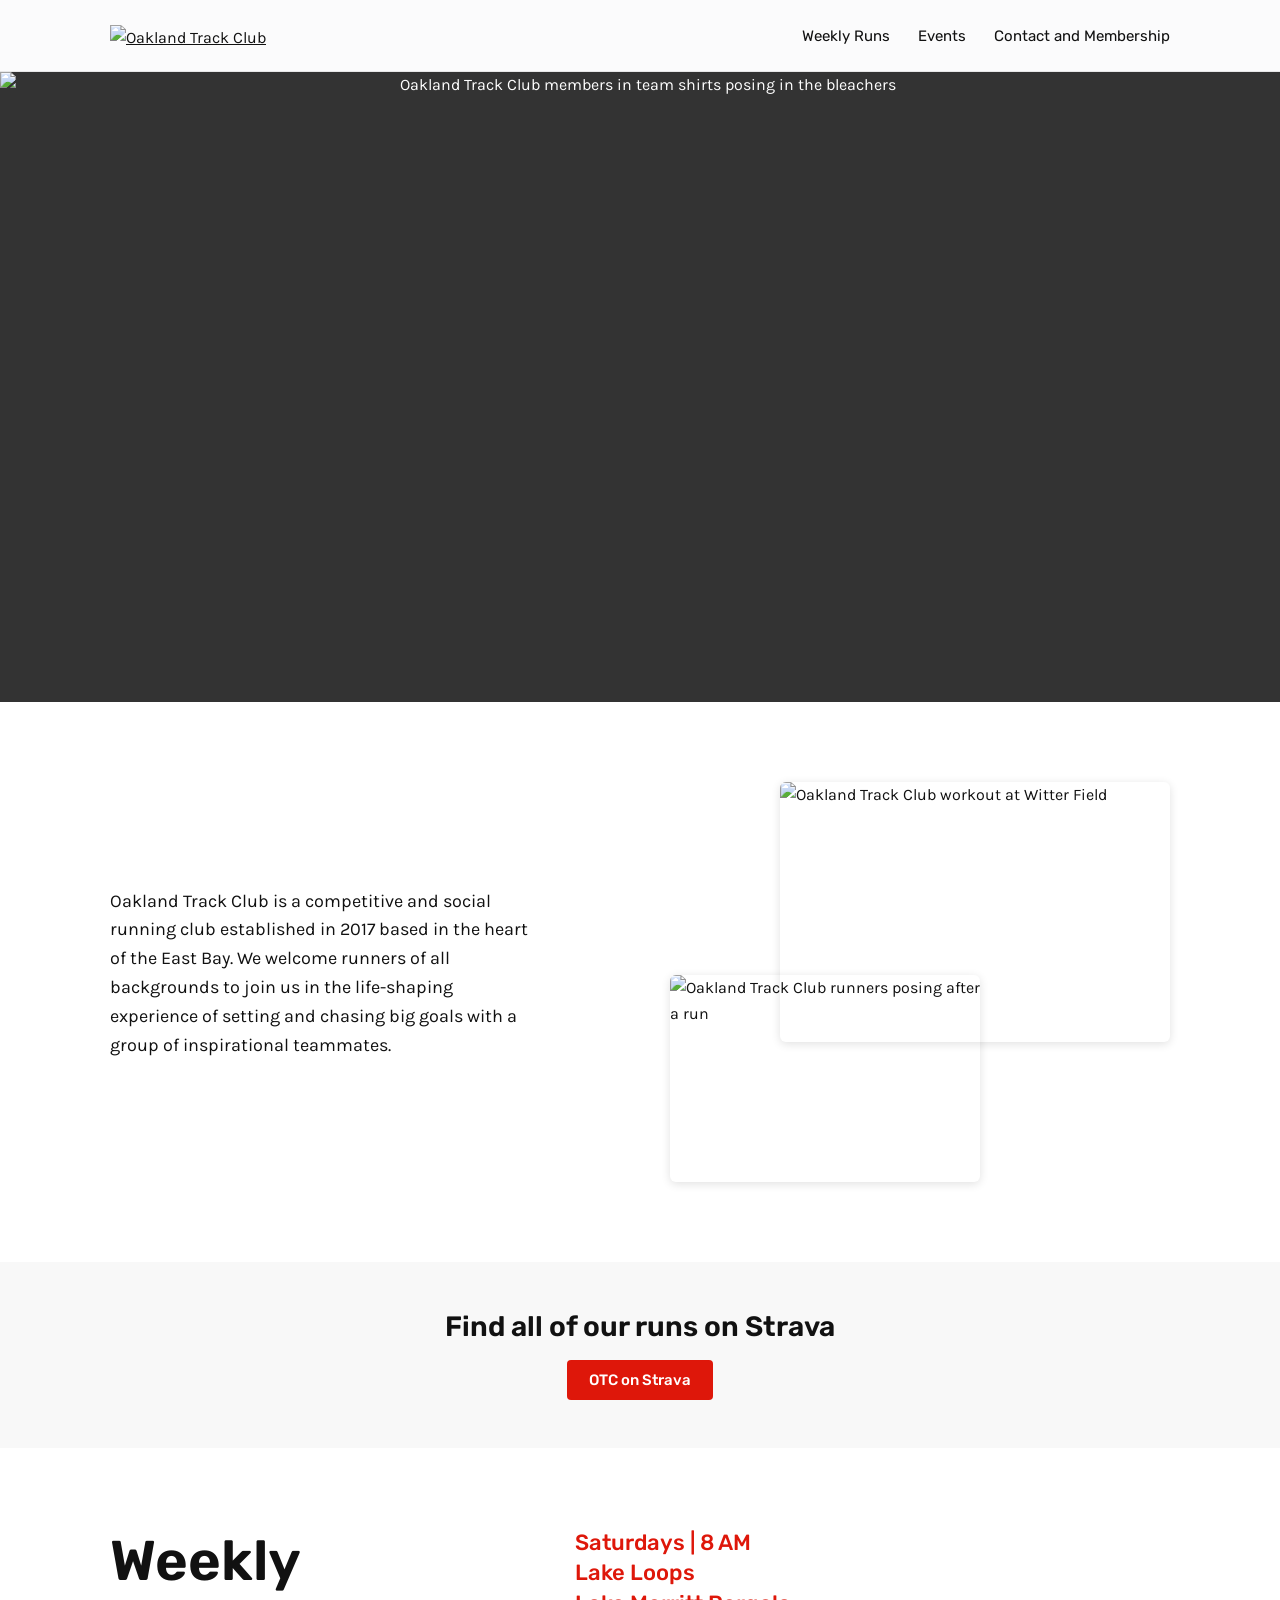
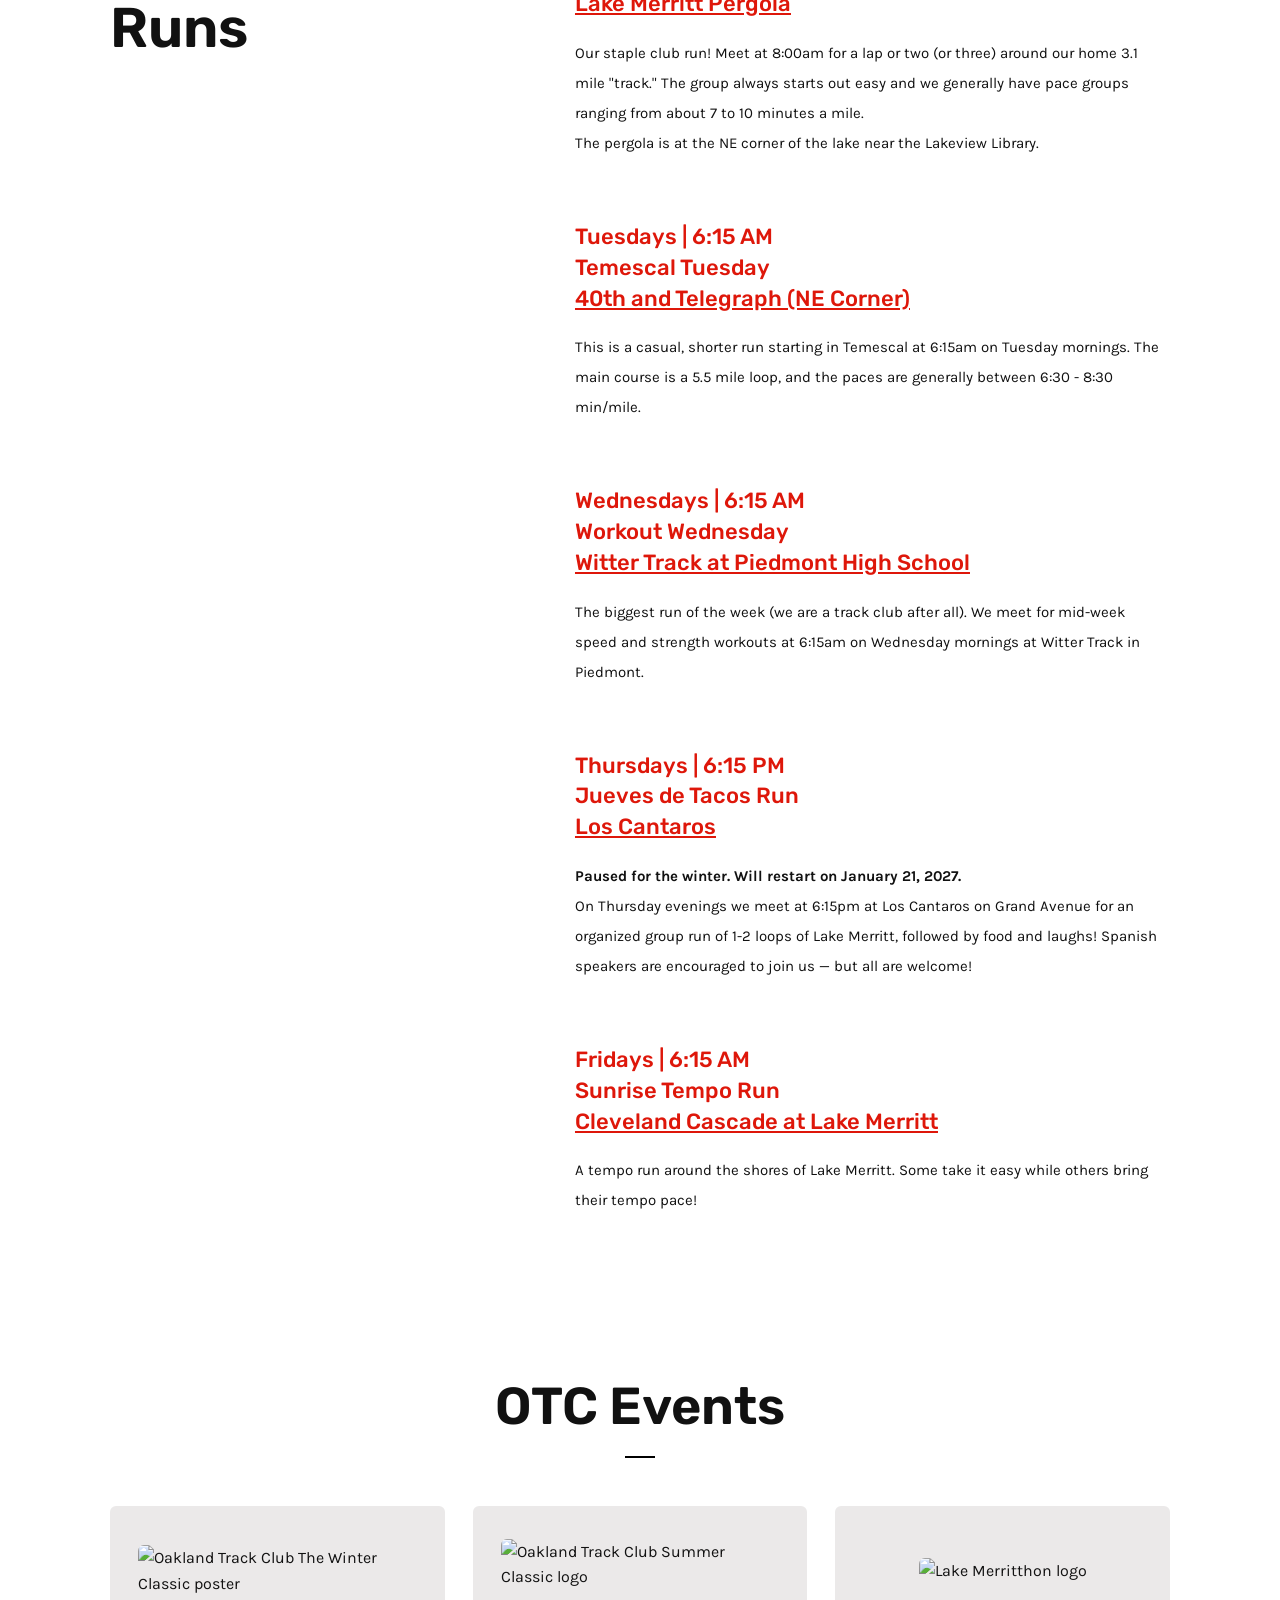
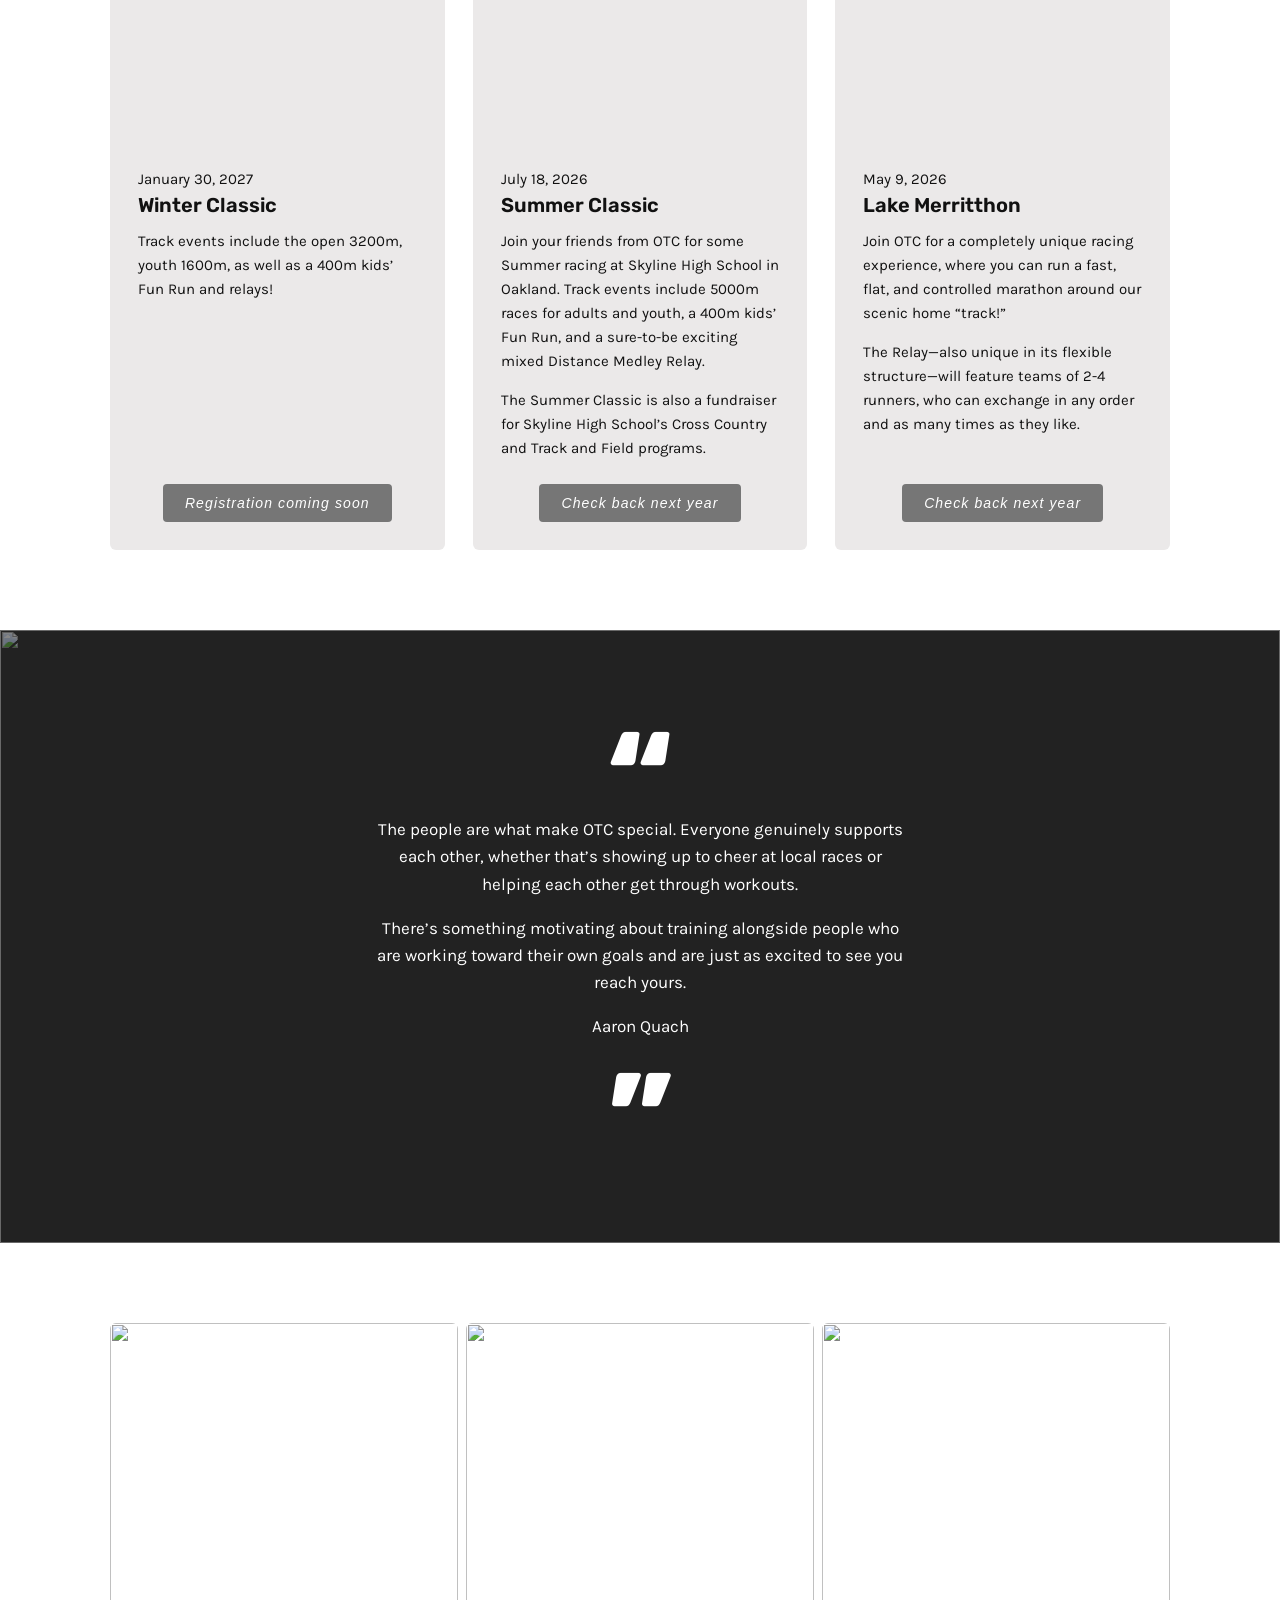
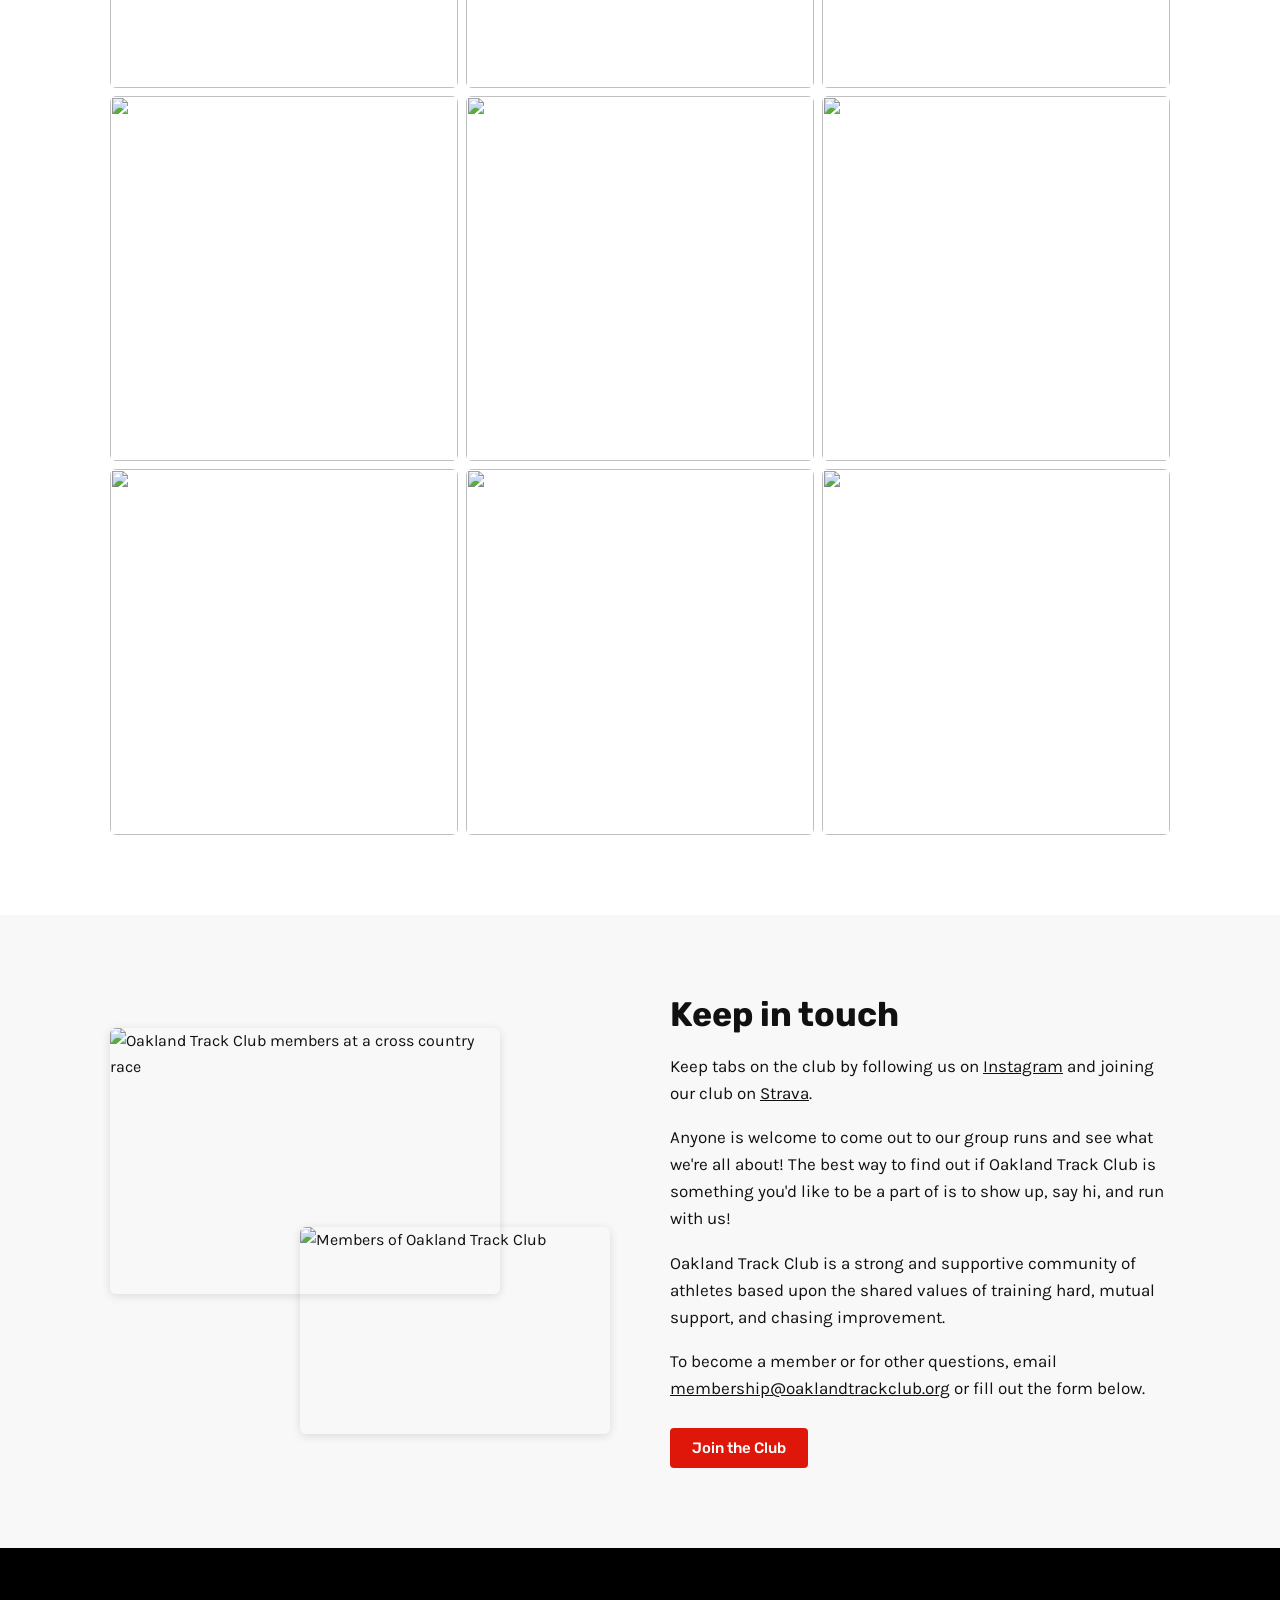
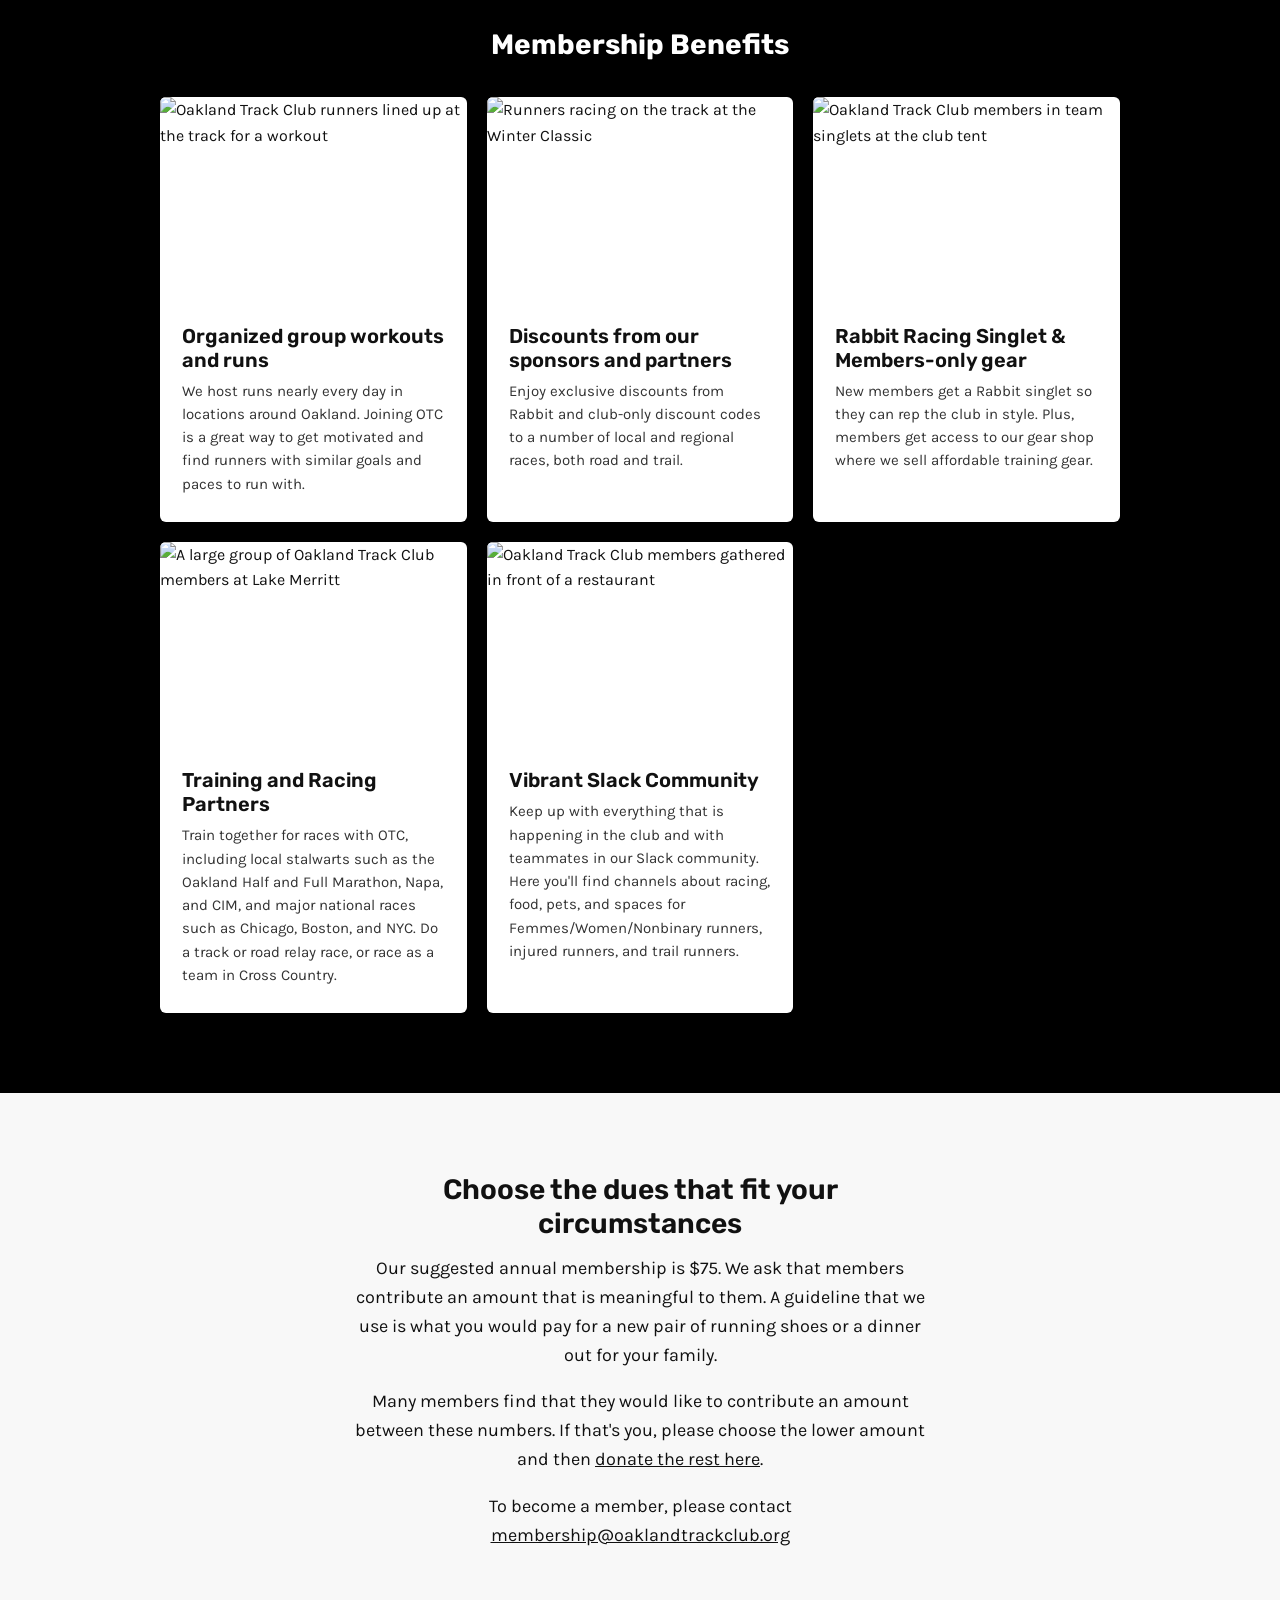
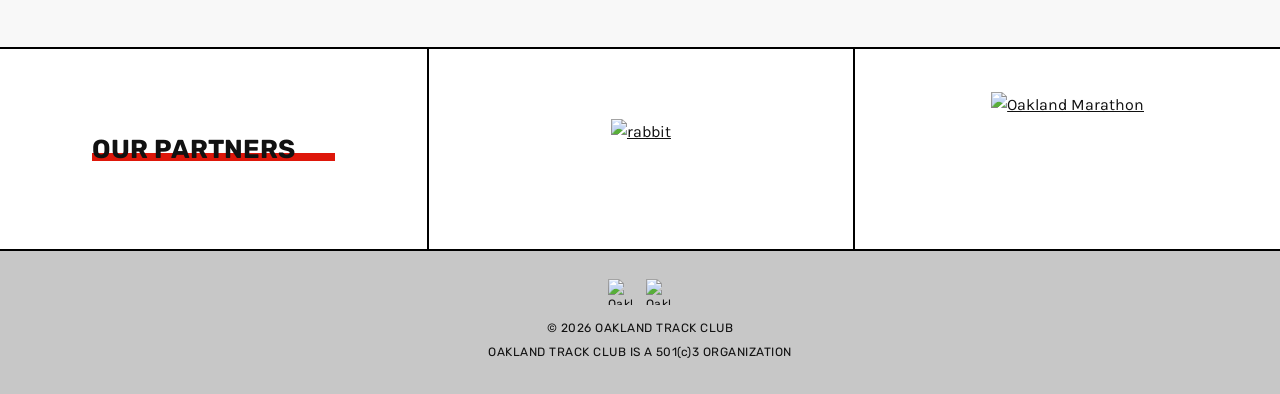
==== commit 98d6d043: "Smooth out in-page nav scrolling on the one-page site - Reserve image space with width/height so laz" ====
--- a/index.html
+++ b/index.html
@@ -46,15 +46,15 @@
   <main id="main">
     <section class="hero" aria-label="Oakland Track Club">
       <h1 class="sr-only">Oakland Track Club</h1>
-      <img src="images/about-hero.jpg" alt="Oakland Track Club members in team shirts posing in the bleachers">
+      <img src="images/about-hero.jpg" width="2400" height="1442" alt="Oakland Track Club members in team shirts posing in the bleachers">
     </section>
 
     <section class="section intro">
       <div class="container two-col">
         <p>Oakland Track Club is a competitive and social running club established in 2017 based in the heart of the East Bay. We welcome runners of all backgrounds to join us in the life-shaping experience of setting and chasing big goals with a group of inspirational teammates.</p>
         <div class="collage collage--right">
-          <img class="collage__a" src="images/home-witter-workout.jpg" alt="Oakland Track Club workout at Witter Field" loading="lazy">
-          <img class="collage__b" src="images/home-runners-posing.jpg" alt="Oakland Track Club runners posing after a run" loading="lazy">
+          <img class="collage__a" src="images/home-witter-workout.jpg" width="2048" height="1365" alt="Oakland Track Club workout at Witter Field" loading="lazy">
+          <img class="collage__b" src="images/home-runners-posing.jpg" width="1688" height="1125" alt="Oakland Track Club runners posing after a run" loading="lazy">
         </div>
       </div>
     </section>
@@ -106,7 +106,7 @@
         <div class="events">
 
                     <article class="event">
-            <div class="event__img"><img src="images/event-winter-classic.png" alt="Oakland Track Club The Winter Classic poster"></div>
+            <div class="event__img"><img src="images/event-winter-classic.png" width="1536" height="1024" alt="Oakland Track Club The Winter Classic poster"></div>
             <p class="event__date"><time datetime="2027-01-30">January 30, 2027</time></p>
             <h3>Winter Classic</h3>
             <p>Track events include the open 3200m, youth 1600m, as well as a 400m kids’ Fun Run and relays!</p>
@@ -114,7 +114,7 @@
           </article>
           
           <article class="event">
-            <div class="event__img"><img src="images/event-summer-classic.jpg" alt="Oakland Track Club Summer Classic logo"></div>
+            <div class="event__img"><img src="images/event-summer-classic.jpg" width="1799" height="1286" alt="Oakland Track Club Summer Classic logo"></div>
             <p class="event__date"><time datetime="2026-07-18">July 18, 2026</time></p>
             <h3>Summer Classic</h3>
             <p>Join your friends from OTC for some Summer racing at Skyline High School in Oakland.  Track events include 5000m races for adults and youth, a 400m kids’ Fun Run, and a sure-to-be exciting mixed Distance Medley Relay.</p>
@@ -125,7 +125,7 @@
 
 
           <article class="event">
-            <div class="event__img"><img src="images/event-lake-merritthon.png" alt="Lake Merritthon logo"></div>
+            <div class="event__img"><img src="images/event-lake-merritthon.png" width="1008" height="960" alt="Lake Merritthon logo"></div>
             <p class="event__date"><time datetime="2026-05-09">May 9, 2026</time></p>
             <h3>Lake Merritthon</h3>
             <p>Join OTC for a completely unique racing experience, where you can run a fast, flat, and controlled marathon around our scenic home “track!”</p>
@@ -137,7 +137,7 @@
     </section>
 
     <section class="quote">
-      <img src="images/home-quote-bg.jpg" alt="" loading="lazy">
+      <img src="images/home-quote-bg.jpg" width="2048" height="1365" alt="" loading="lazy">
       <div class="container">
         <blockquote>
           <p>The people are what make OTC special. Everyone genuinely supports each other, whether that’s showing up to cheer at local races or helping each other get through workouts.</p>
@@ -151,15 +151,15 @@
       <div class="container">
         <h2 class="sr-only" id="photos-title">Photos</h2>
         <div class="gallery">
-            <button type="button" aria-haspopup="dialog" data-alt="Oakland Track Club runners posing for a group photo" aria-label="Enlarge photo 1 of 9: Oakland Track Club runners posing for a group photo"><img src="images/gallery-01.jpg" alt="" loading="lazy"></button>
-            <button type="button" aria-haspopup="dialog" data-alt="Oakland Track Club runners posing for a group photo" aria-label="Enlarge photo 2 of 9: Oakland Track Club runners posing for a group photo"><img src="images/gallery-02.jpg" alt="" loading="lazy"></button>
-            <button type="button" aria-haspopup="dialog" data-alt="Runners on a group run" aria-label="Enlarge photo 3 of 9: Runners on a group run"><img src="images/gallery-03.jpg" alt="" loading="lazy"></button>
-            <button type="button" aria-haspopup="dialog" data-alt="Two runners at the track" aria-label="Enlarge photo 4 of 9: Two runners at the track"><img src="images/gallery-04.jpg" alt="" loading="lazy"></button>
-            <button type="button" aria-haspopup="dialog" data-alt="Four runners after a run" aria-label="Enlarge photo 5 of 9: Four runners after a run"><img src="images/gallery-05.jpg" alt="" loading="lazy"></button>
-            <button type="button" aria-haspopup="dialog" data-alt="Runners posing" aria-label="Enlarge photo 6 of 9: Runners posing"><img src="images/gallery-08.jpg" alt="" loading="lazy"></button>
-            <button type="button" aria-haspopup="dialog" data-alt="Two runners at a track" aria-label="Enlarge photo 7 of 9: Two runners at a track"><img src="images/gallery-09.jpg" alt="" loading="lazy"></button>
-            <button type="button" aria-haspopup="dialog" data-alt="Runners in front of a lake" aria-label="Enlarge photo 8 of 9: Runners in front of a lake"><img src="images/gallery-11.jpg" alt="" loading="lazy"></button>
-            <button type="button" aria-haspopup="dialog" data-alt="Runners on a trail" aria-label="Enlarge photo 9 of 9: Runners on a trail"><img src="images/gallery-12.jpg" alt="" loading="lazy"></button>
+            <button type="button" aria-haspopup="dialog" data-alt="Oakland Track Club runners posing for a group photo" aria-label="Enlarge photo 1 of 9: Oakland Track Club runners posing for a group photo"><img src="images/gallery-01.jpg" width="2400" height="1600" alt="" loading="lazy"></button>
+            <button type="button" aria-haspopup="dialog" data-alt="Oakland Track Club runners posing for a group photo" aria-label="Enlarge photo 2 of 9: Oakland Track Club runners posing for a group photo"><img src="images/gallery-02.jpg" width="2400" height="1600" alt="" loading="lazy"></button>
+            <button type="button" aria-haspopup="dialog" data-alt="Runners on a group run" aria-label="Enlarge photo 3 of 9: Runners on a group run"><img src="images/gallery-03.jpg" width="2381" height="1587" alt="" loading="lazy"></button>
+            <button type="button" aria-haspopup="dialog" data-alt="Two runners at the track" aria-label="Enlarge photo 4 of 9: Two runners at the track"><img src="images/gallery-04.jpg" width="1434" height="2151" alt="" loading="lazy"></button>
+            <button type="button" aria-haspopup="dialog" data-alt="Four runners after a run" aria-label="Enlarge photo 5 of 9: Four runners after a run"><img src="images/gallery-05.jpg" width="2400" height="1600" alt="" loading="lazy"></button>
+            <button type="button" aria-haspopup="dialog" data-alt="Runners posing" aria-label="Enlarge photo 6 of 9: Runners posing"><img src="images/gallery-08.jpg" width="2400" height="1800" alt="" loading="lazy"></button>
+            <button type="button" aria-haspopup="dialog" data-alt="Two runners at a track" aria-label="Enlarge photo 7 of 9: Two runners at a track"><img src="images/gallery-09.jpg" width="2400" height="1800" alt="" loading="lazy"></button>
+            <button type="button" aria-haspopup="dialog" data-alt="Runners in front of a lake" aria-label="Enlarge photo 8 of 9: Runners in front of a lake"><img src="images/gallery-11.jpg" width="2400" height="1800" alt="" loading="lazy"></button>
+            <button type="button" aria-haspopup="dialog" data-alt="Runners on a trail" aria-label="Enlarge photo 9 of 9: Runners on a trail"><img src="images/gallery-12.jpg" width="1800" height="2400" alt="" loading="lazy"></button>
         </div>
       </div>
     </section>
@@ -174,8 +174,8 @@
     <section class="section section--light keep-in-touch" id="membership">
       <div class="container two-col">
         <div class="collage">
-          <img class="collage__a" src="images/membership-bg.jpg" alt="Oakland Track Club members at a cross country race" loading="lazy">
-          <img class="collage__b" src="images/membership-members.jpg" alt="Members of Oakland Track Club" loading="lazy">
+          <img class="collage__a" src="images/membership-bg.jpg" width="2400" height="1634" alt="Oakland Track Club members at a cross country race" loading="lazy">
+          <img class="collage__b" src="images/membership-members.jpg" width="2400" height="1600" alt="Members of Oakland Track Club" loading="lazy">
         </div>
         <div>
           <h2>Keep in touch</h2>
@@ -193,35 +193,35 @@
         <h2>Membership Benefits</h2>
         <div class="benefits">
           <div class="benefit">
-            <img src="images/benefit-workouts.jpg" alt="Oakland Track Club runners lined up at the track for a workout" loading="lazy">
+            <img src="images/benefit-workouts.jpg" width="2048" height="1365" alt="Oakland Track Club runners lined up at the track for a workout" loading="lazy">
             <div class="benefit__card">
               <h3>Organized group workouts and runs</h3>
               <p>We host runs nearly every day in locations around Oakland. Joining OTC is a great way to get motivated and find runners with similar goals and paces to run with.</p>
             </div>
           </div>
           <div class="benefit">
-            <img src="images/benefit-discounts.jpg" alt="Runners racing on the track at the Winter Classic" loading="lazy">
+            <img src="images/benefit-discounts.jpg" width="2400" height="1600" alt="Runners racing on the track at the Winter Classic" loading="lazy">
             <div class="benefit__card">
               <h3>Discounts from our sponsors and partners</h3>
               <p>Enjoy exclusive discounts from Rabbit and club-only discount codes to a number of local and regional races, both road and trail.</p>
             </div>
           </div>
           <div class="benefit">
-            <img src="images/about-pacers.jpg" alt="Oakland Track Club members in team singlets at the club tent" loading="lazy">
+            <img src="images/about-pacers.jpg" width="2048" height="1365" alt="Oakland Track Club members in team singlets at the club tent" loading="lazy">
             <div class="benefit__card">
               <h3>Rabbit Racing Singlet &amp; Members-only gear</h3>
               <p>New members get a Rabbit singlet so they can rep the club in style. Plus, members get access to our gear shop where we sell affordable training gear.</p>
             </div>
           </div>
           <div class="benefit">
-            <img src="images/benefit-training.jpg" alt="A large group of Oakland Track Club members at Lake Merritt" loading="lazy">
+            <img src="images/benefit-training.jpg" width="2400" height="1799" alt="A large group of Oakland Track Club members at Lake Merritt" loading="lazy">
             <div class="benefit__card">
               <h3>Training and Racing Partners</h3>
               <p>Train together for races with OTC, including local stalwarts such as the Oakland Half and Full Marathon, Napa, and CIM, and major national races such as Chicago, Boston, and NYC. Do a track or road relay race, or race as a team in Cross Country.</p>
             </div>
           </div>
           <div class="benefit">
-            <img src="images/gallery-10.jpg" alt="Oakland Track Club members gathered in front of a restaurant" loading="lazy">
+            <img src="images/gallery-10.jpg" width="2400" height="1800" alt="Oakland Track Club members gathered in front of a restaurant" loading="lazy">
             <div class="benefit__card">
               <h3>Vibrant Slack Community</h3>
               <p>Keep up with everything that is happening in the club and with teammates in our Slack community. Here you'll find channels about racing, food, pets, and spaces for Femmes/Women/Nonbinary runners, injured runners, and trail runners.</p>
@@ -242,8 +242,8 @@
 
     <section class="partners" aria-labelledby="partners-title">
       <div><h2 id="partners-title">OUR PARTNERS</h2></div>
-      <div><a href="https://www.runinrabbit.com/" target="_blank" rel="noopener"><img src="images/partner-rabbit.png" alt="rabbit" loading="lazy"></a></div>
-      <div><a href="https://www.oaklandmarathon.com/" target="_blank" rel="noopener"><img src="images/partner-oakland-marathon.png" alt="Oakland Marathon" loading="lazy"></a></div>
+      <div><a href="https://www.runinrabbit.com/" target="_blank" rel="noopener"><img src="images/partner-rabbit.png" width="200" height="200" alt="rabbit" loading="lazy"></a></div>
+      <div><a href="https://www.oaklandmarathon.com/" target="_blank" rel="noopener"><img src="images/partner-oakland-marathon.png" width="382" height="286" alt="Oakland Marathon" loading="lazy"></a></div>
     </section>
   </main>
 
@@ -251,8 +251,8 @@
 
     <div class="site-footer__bar">
       <div class="social">
-        <a href="https://www.strava.com/clubs/oakland-track-club-326878" target="_blank" rel="noopener"><img src="images/icon-strava.png" alt="Oakland Track Club on Strava"></a>
-        <a href="https://www.instagram.com/oaklandtrackclub" target="_blank" rel="noopener"><img src="images/icon-instagram.png" alt="Oakland Track Club on Instagram"></a>
+        <a href="https://www.strava.com/clubs/oakland-track-club-326878" target="_blank" rel="noopener"><img src="images/icon-strava.png" width="225" height="225" alt="Oakland Track Club on Strava"></a>
+        <a href="https://www.instagram.com/oaklandtrackclub" target="_blank" rel="noopener"><img src="images/icon-instagram.png" width="200" height="200" alt="Oakland Track Club on Instagram"></a>
       </div>
       <p>&copy; <span class="js-year">2026</span> OAKLAND TRACK CLUB</p>
       <p>OAKLAND TRACK CLUB IS A 501(c)3 ORGANIZATION</p>
--- a/css/style.css
+++ b/css/style.css
@@ -73,6 +73,8 @@
 /* In-page anchors land below the fixed header */
 [id] { scroll-margin-top: var(--header-h); }
 body[id] { scroll-margin-top: 0; }
+/* Sections get focus after a nav jump (for keyboard users); no outline box around them */
+section[tabindex="-1"]:focus, main[tabindex="-1"]:focus { outline: none; }
 
 .container {
   width: 100%;
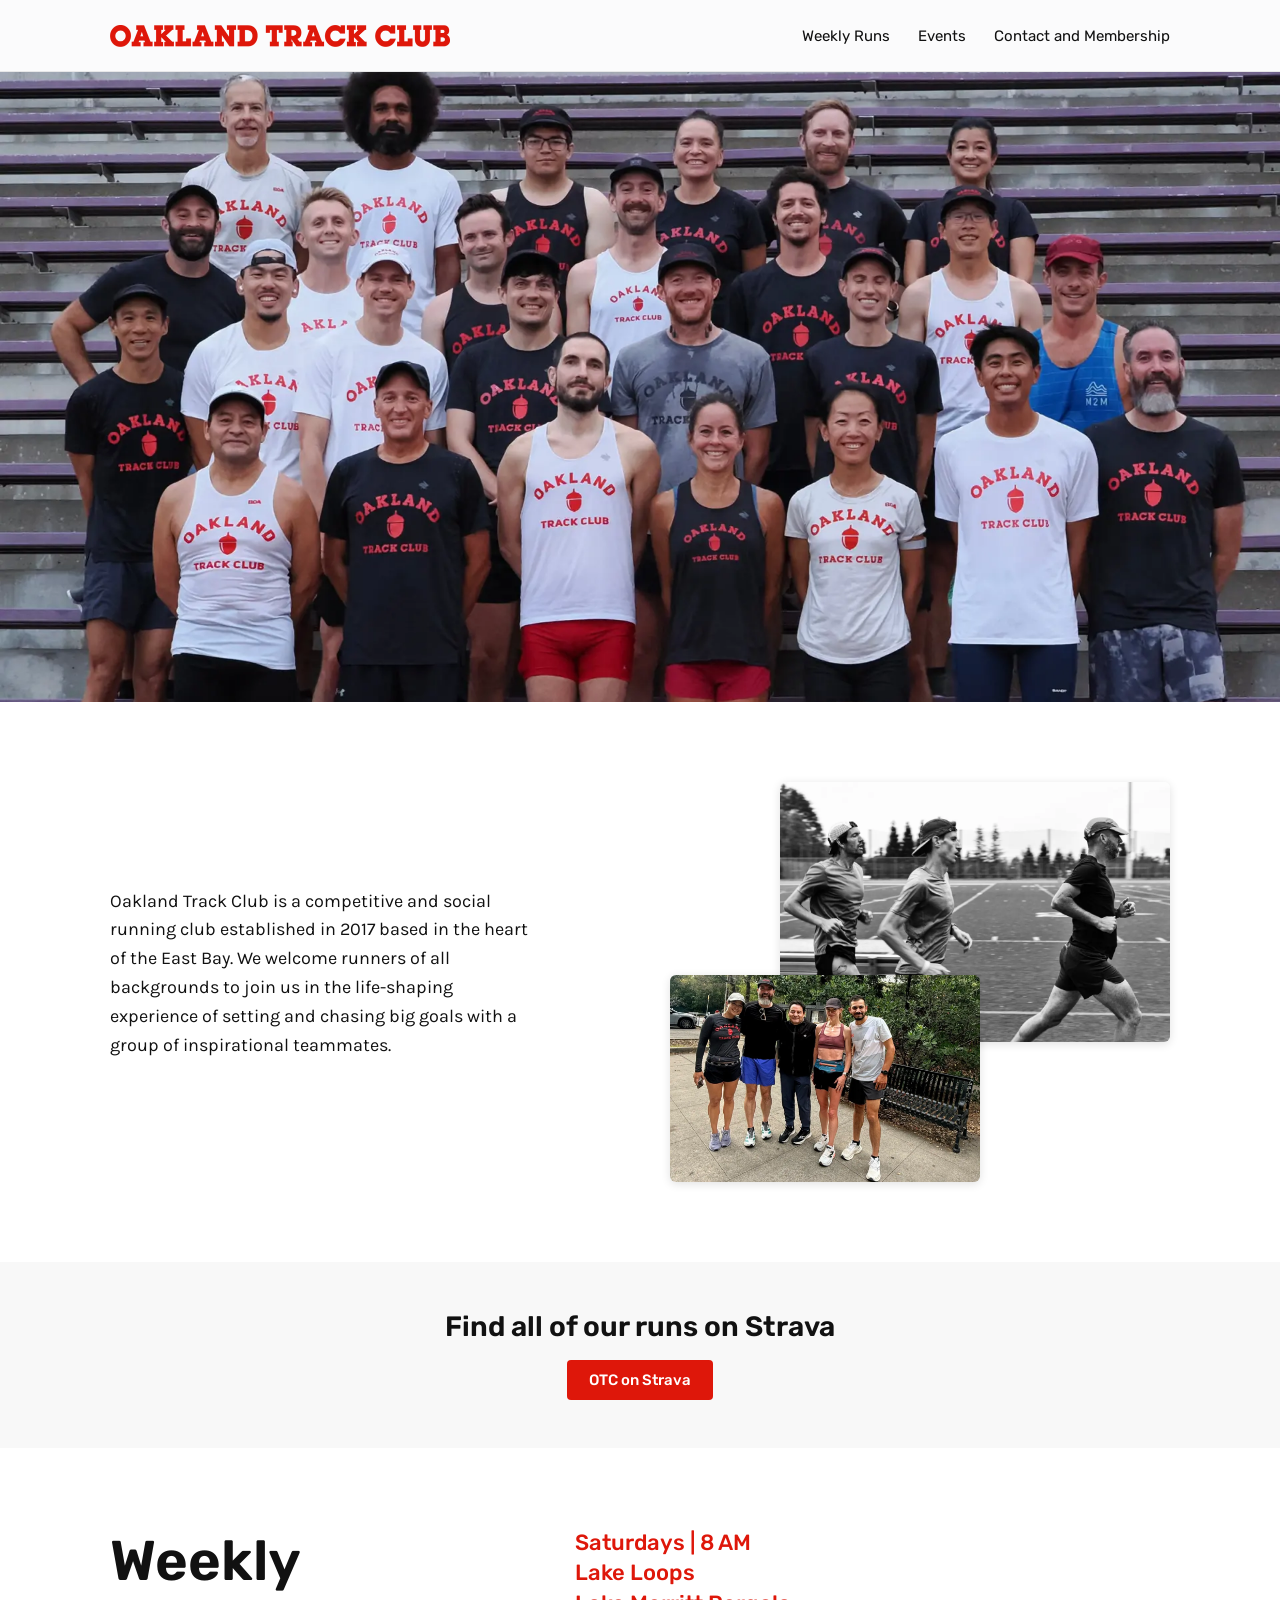
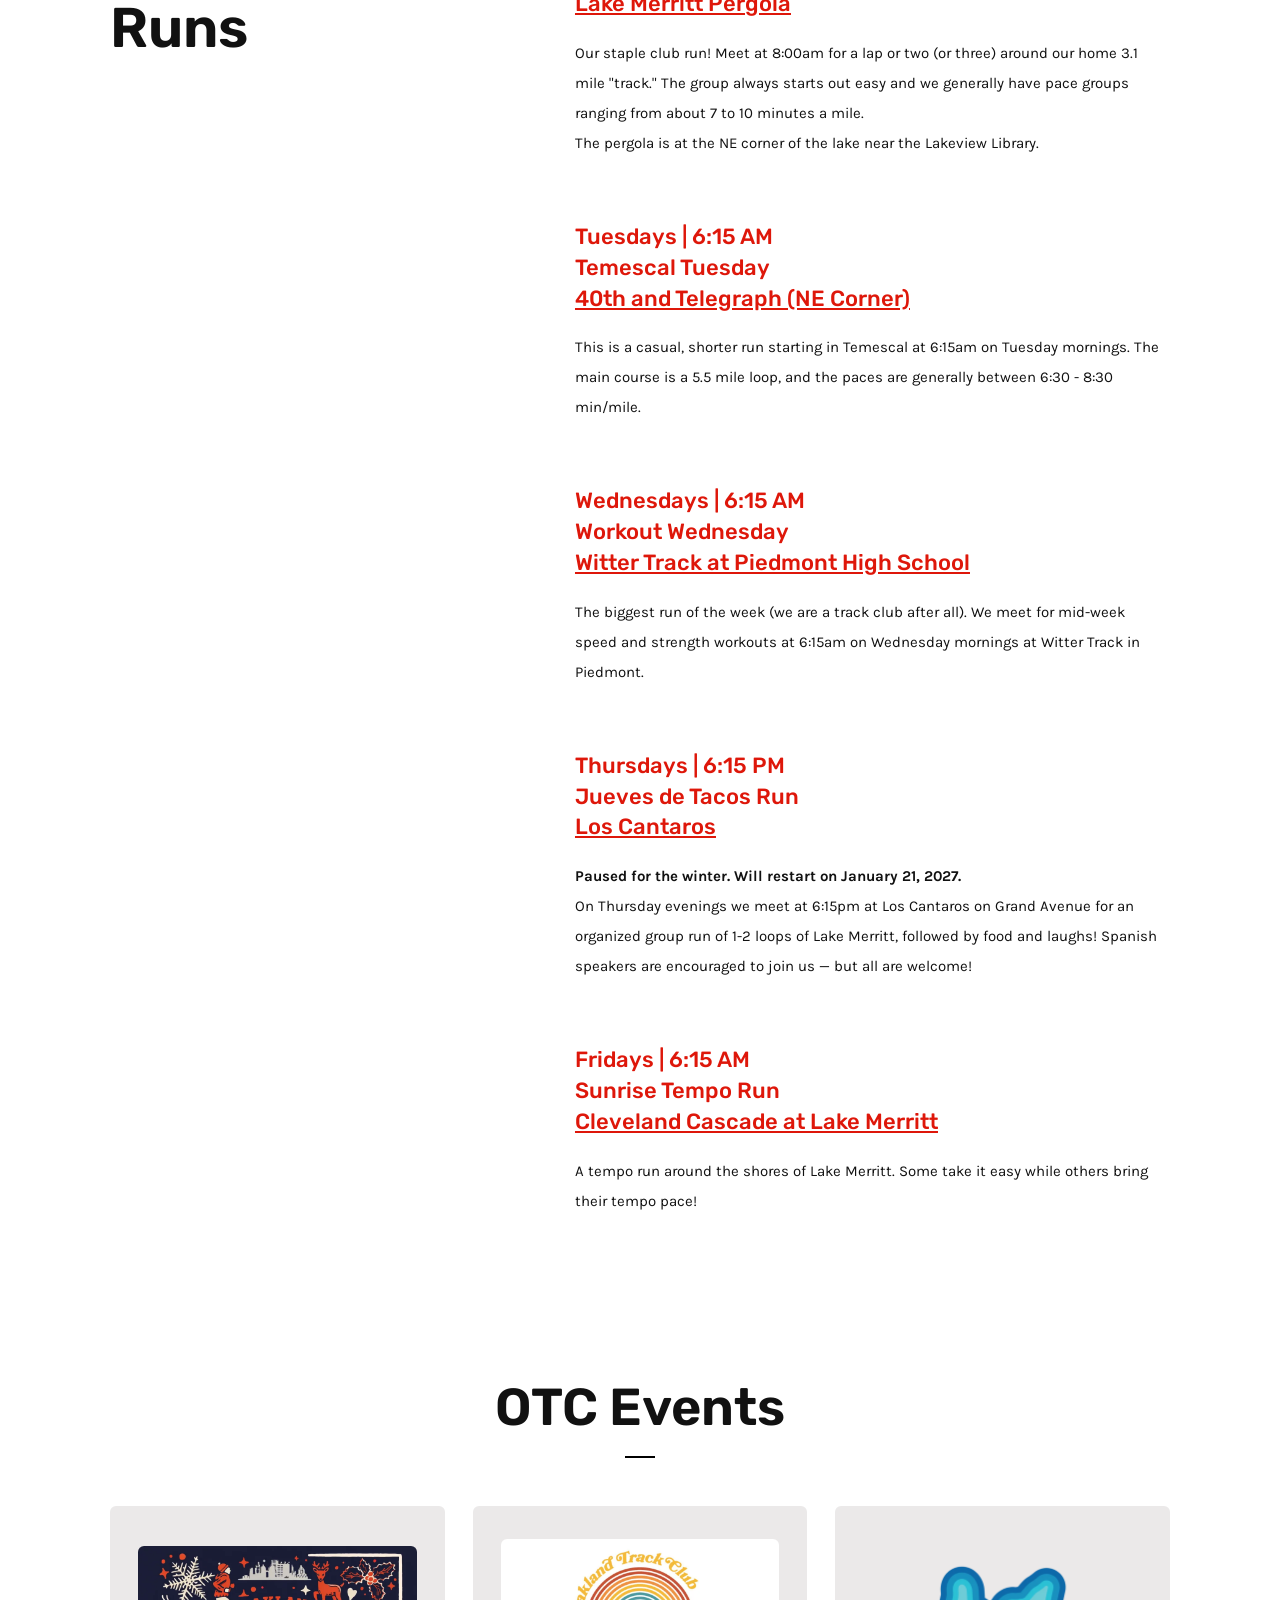
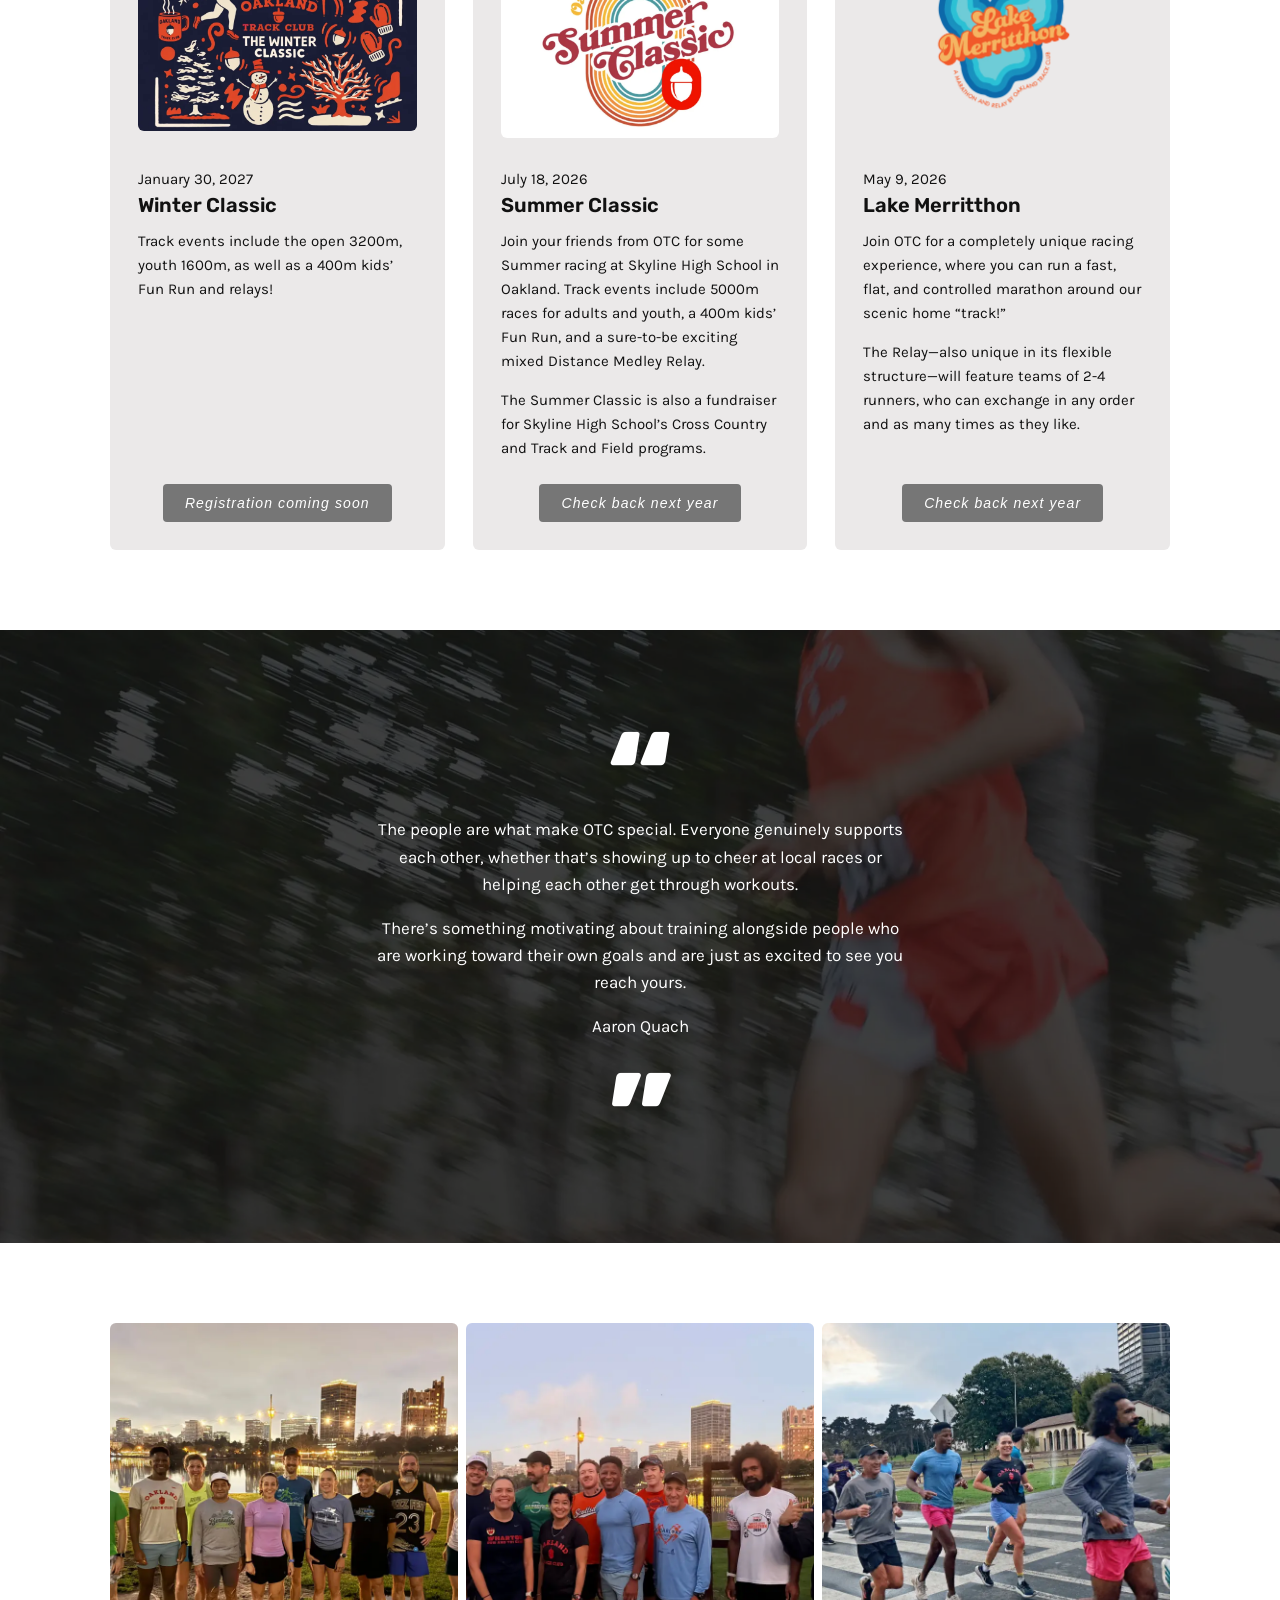
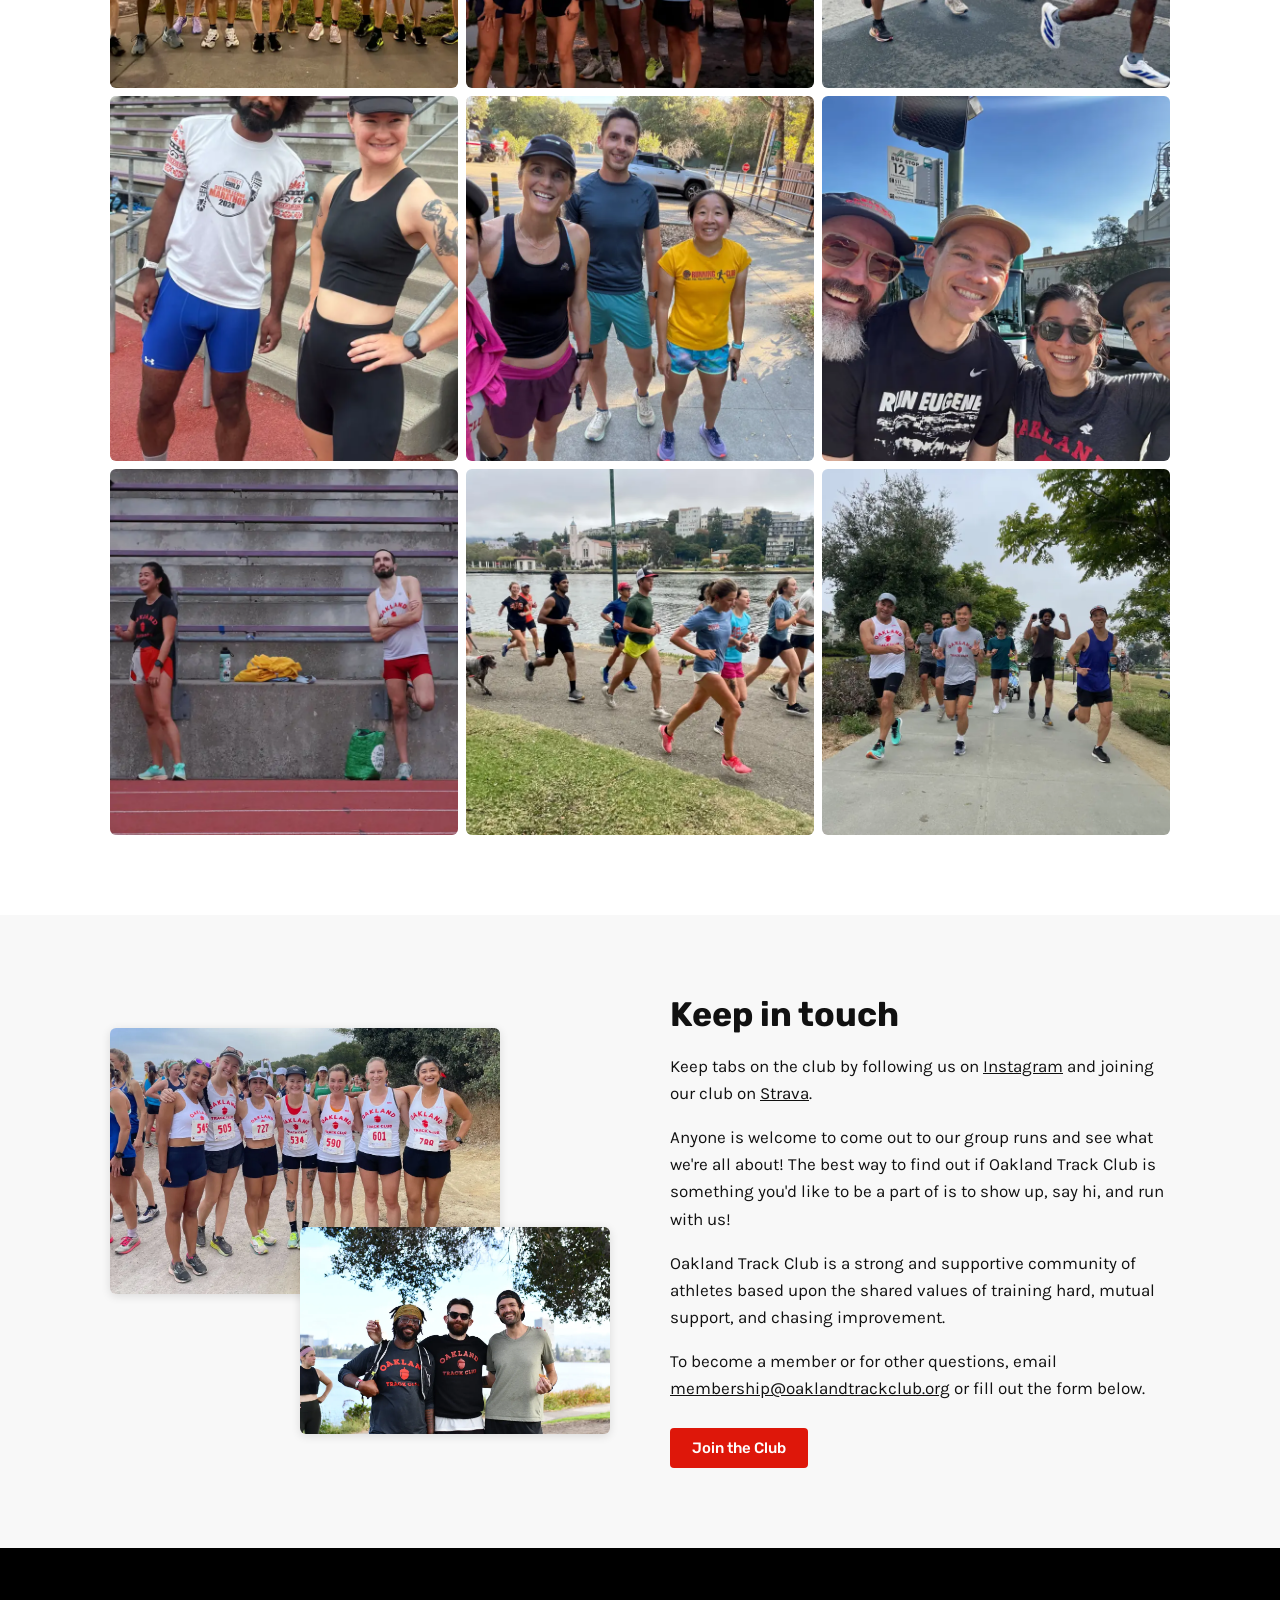
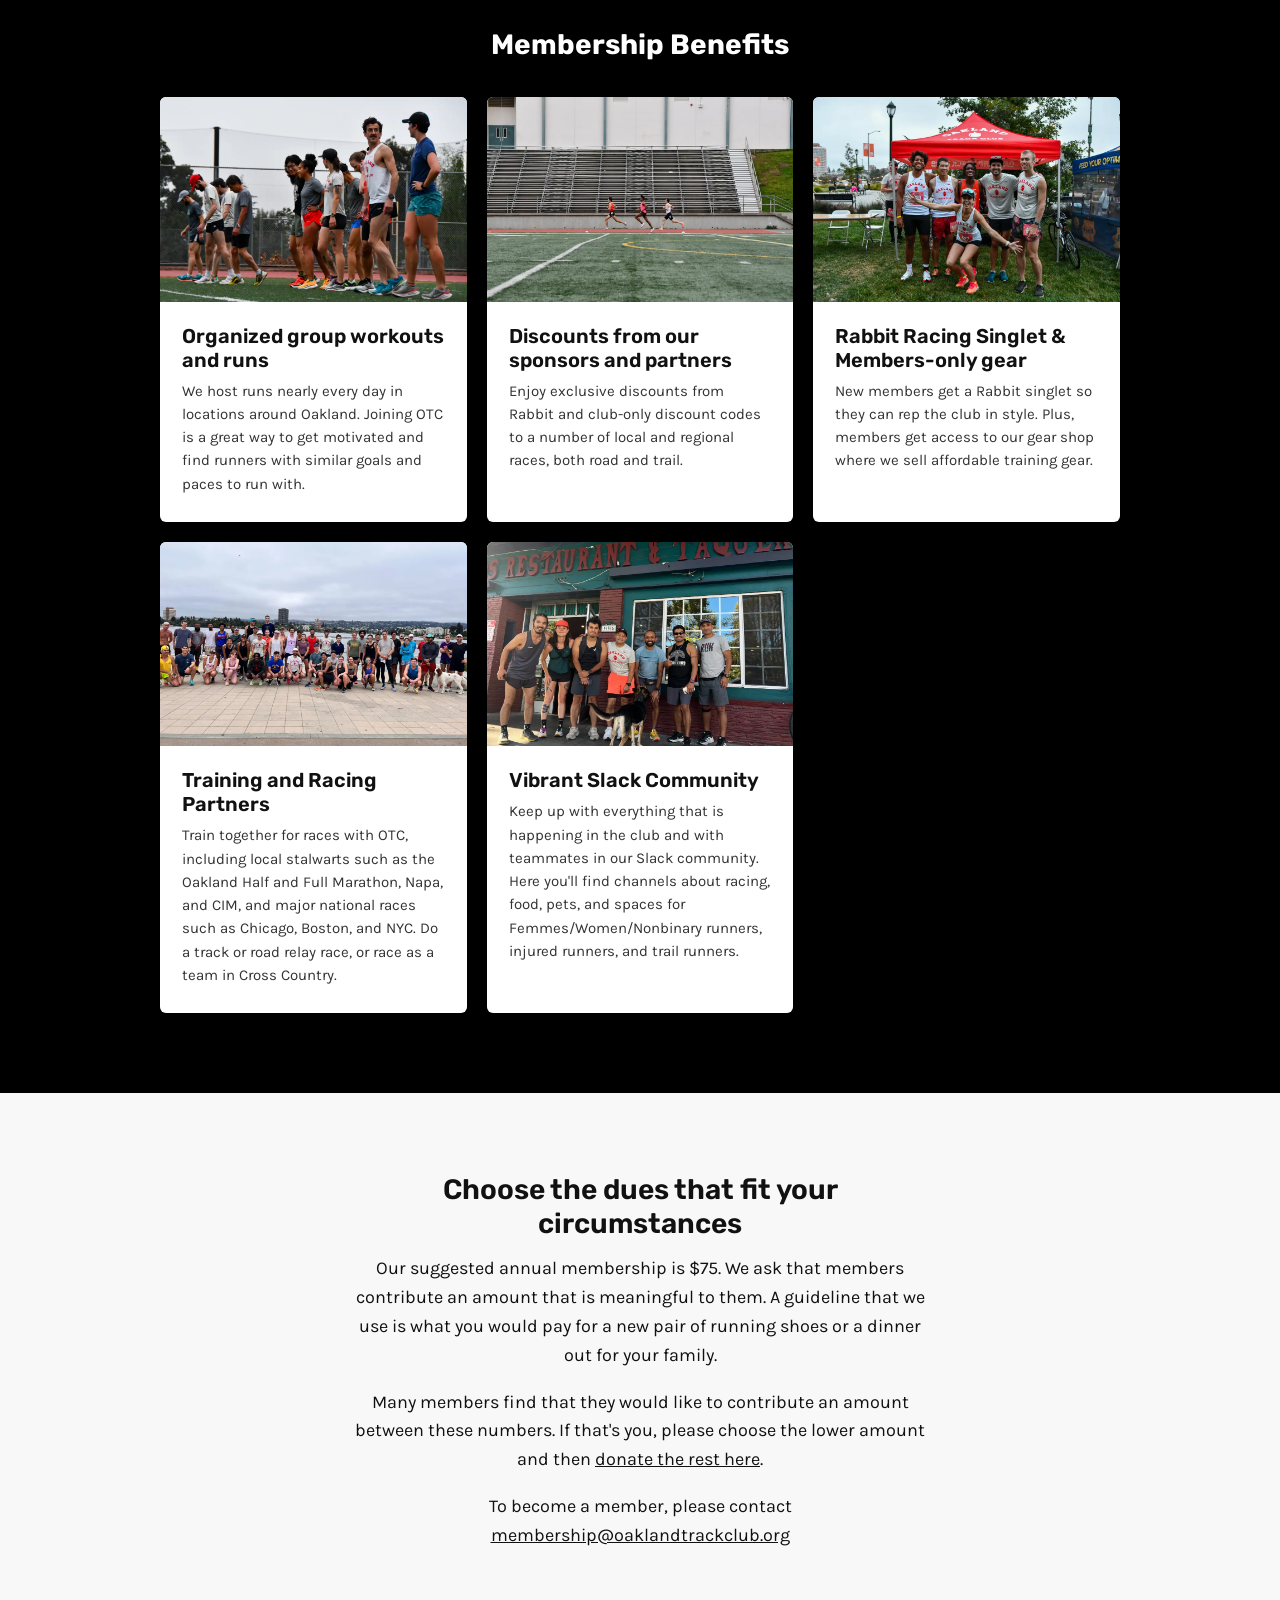
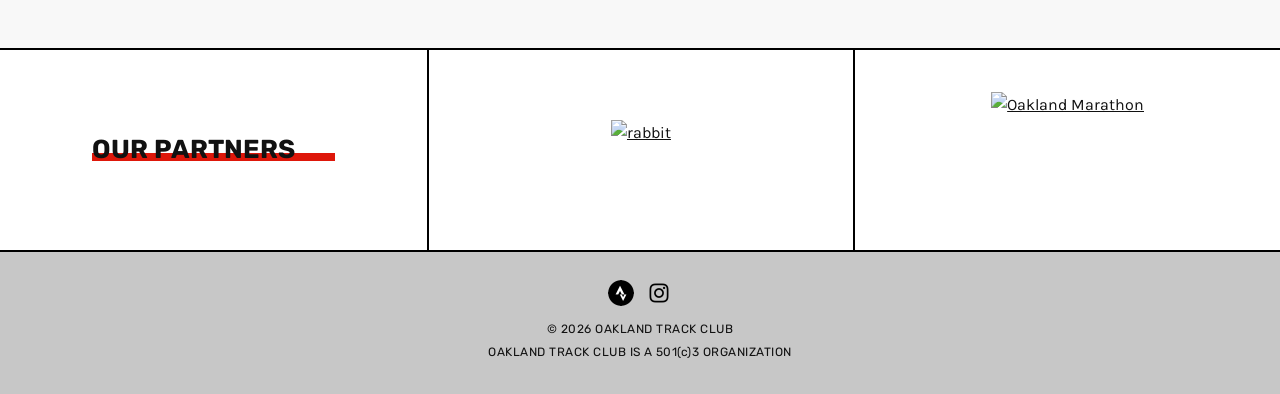
==== commit 1eda2934: "Optimize images: WebP, right-sized files, faster hero - Convert page images to WebP, resized to roug" ====
--- a/index.html
+++ b/index.html
@@ -25,7 +25,7 @@
   <header class="site-header">
     <div class="container site-header__inner">
       <a class="site-logo" href="#top" aria-label="Oakland Track Club home">
-        <img src="images/logo.png" alt="Oakland Track Club" width="1568" height="97">
+        <img src="images/logo.webp" alt="Oakland Track Club" width="680" height="43">
       </a>
       <button class="nav-toggle" type="button" aria-controls="site-nav" aria-expanded="false" aria-label="Open navigation menu">
         <span class="nav-toggle__line"></span>
@@ -46,15 +46,15 @@
   <main id="main">
     <section class="hero" aria-label="Oakland Track Club">
       <h1 class="sr-only">Oakland Track Club</h1>
-      <img src="images/about-hero.jpg" width="2400" height="1442" alt="Oakland Track Club members in team shirts posing in the bleachers">
+      <img src="images/about-hero.webp" fetchpriority="high" width="1920" height="1154" alt="Oakland Track Club members in team shirts posing in the bleachers">
     </section>
 
     <section class="section intro">
       <div class="container two-col">
         <p>Oakland Track Club is a competitive and social running club established in 2017 based in the heart of the East Bay. We welcome runners of all backgrounds to join us in the life-shaping experience of setting and chasing big goals with a group of inspirational teammates.</p>
         <div class="collage collage--right">
-          <img class="collage__a" src="images/home-witter-workout.jpg" width="2048" height="1365" alt="Oakland Track Club workout at Witter Field" loading="lazy">
-          <img class="collage__b" src="images/home-runners-posing.jpg" width="1688" height="1125" alt="Oakland Track Club runners posing after a run" loading="lazy">
+          <img class="collage__a" src="images/home-witter-workout.webp" width="1200" height="800" alt="Oakland Track Club workout at Witter Field" loading="lazy">
+          <img class="collage__b" src="images/home-runners-posing.webp" width="1200" height="800" alt="Oakland Track Club runners posing after a run" loading="lazy">
         </div>
       </div>
     </section>
@@ -106,7 +106,7 @@
         <div class="events">
 
                     <article class="event">
-            <div class="event__img"><img src="images/event-winter-classic.png" width="1536" height="1024" alt="Oakland Track Club The Winter Classic poster"></div>
+            <div class="event__img"><img src="images/event-winter-classic.webp" width="900" height="600" alt="Oakland Track Club The Winter Classic poster" loading="lazy"></div>
             <p class="event__date"><time datetime="2027-01-30">January 30, 2027</time></p>
             <h3>Winter Classic</h3>
             <p>Track events include the open 3200m, youth 1600m, as well as a 400m kids’ Fun Run and relays!</p>
@@ -114,7 +114,7 @@
           </article>
           
           <article class="event">
-            <div class="event__img"><img src="images/event-summer-classic.jpg" width="1799" height="1286" alt="Oakland Track Club Summer Classic logo"></div>
+            <div class="event__img"><img src="images/event-summer-classic.webp" width="900" height="644" alt="Oakland Track Club Summer Classic logo" loading="lazy"></div>
             <p class="event__date"><time datetime="2026-07-18">July 18, 2026</time></p>
             <h3>Summer Classic</h3>
             <p>Join your friends from OTC for some Summer racing at Skyline High School in Oakland.  Track events include 5000m races for adults and youth, a 400m kids’ Fun Run, and a sure-to-be exciting mixed Distance Medley Relay.</p>
@@ -125,7 +125,7 @@
 
 
           <article class="event">
-            <div class="event__img"><img src="images/event-lake-merritthon.png" width="1008" height="960" alt="Lake Merritthon logo"></div>
+            <div class="event__img"><img src="images/event-lake-merritthon.webp" width="880" height="839" alt="Lake Merritthon logo" loading="lazy"></div>
             <p class="event__date"><time datetime="2026-05-09">May 9, 2026</time></p>
             <h3>Lake Merritthon</h3>
             <p>Join OTC for a completely unique racing experience, where you can run a fast, flat, and controlled marathon around our scenic home “track!”</p>
@@ -137,7 +137,7 @@
     </section>
 
     <section class="quote">
-      <img src="images/home-quote-bg.jpg" width="2048" height="1365" alt="" loading="lazy">
+      <img src="images/home-quote-bg.webp" width="1920" height="1280" alt="" loading="lazy">
       <div class="container">
         <blockquote>
           <p>The people are what make OTC special. Everyone genuinely supports each other, whether that’s showing up to cheer at local races or helping each other get through workouts.</p>
@@ -151,15 +151,15 @@
       <div class="container">
         <h2 class="sr-only" id="photos-title">Photos</h2>
         <div class="gallery">
-            <button type="button" aria-haspopup="dialog" data-alt="Oakland Track Club runners posing for a group photo" aria-label="Enlarge photo 1 of 9: Oakland Track Club runners posing for a group photo"><img src="images/gallery-01.jpg" width="2400" height="1600" alt="" loading="lazy"></button>
-            <button type="button" aria-haspopup="dialog" data-alt="Oakland Track Club runners posing for a group photo" aria-label="Enlarge photo 2 of 9: Oakland Track Club runners posing for a group photo"><img src="images/gallery-02.jpg" width="2400" height="1600" alt="" loading="lazy"></button>
-            <button type="button" aria-haspopup="dialog" data-alt="Runners on a group run" aria-label="Enlarge photo 3 of 9: Runners on a group run"><img src="images/gallery-03.jpg" width="2381" height="1587" alt="" loading="lazy"></button>
-            <button type="button" aria-haspopup="dialog" data-alt="Two runners at the track" aria-label="Enlarge photo 4 of 9: Two runners at the track"><img src="images/gallery-04.jpg" width="1434" height="2151" alt="" loading="lazy"></button>
-            <button type="button" aria-haspopup="dialog" data-alt="Four runners after a run" aria-label="Enlarge photo 5 of 9: Four runners after a run"><img src="images/gallery-05.jpg" width="2400" height="1600" alt="" loading="lazy"></button>
-            <button type="button" aria-haspopup="dialog" data-alt="Runners posing" aria-label="Enlarge photo 6 of 9: Runners posing"><img src="images/gallery-08.jpg" width="2400" height="1800" alt="" loading="lazy"></button>
-            <button type="button" aria-haspopup="dialog" data-alt="Two runners at a track" aria-label="Enlarge photo 7 of 9: Two runners at a track"><img src="images/gallery-09.jpg" width="2400" height="1800" alt="" loading="lazy"></button>
-            <button type="button" aria-haspopup="dialog" data-alt="Runners in front of a lake" aria-label="Enlarge photo 8 of 9: Runners in front of a lake"><img src="images/gallery-11.jpg" width="2400" height="1800" alt="" loading="lazy"></button>
-            <button type="button" aria-haspopup="dialog" data-alt="Runners on a trail" aria-label="Enlarge photo 9 of 9: Runners on a trail"><img src="images/gallery-12.jpg" width="1800" height="2400" alt="" loading="lazy"></button>
+            <button type="button" aria-haspopup="dialog" data-full="images/gallery-01.webp" data-alt="Oakland Track Club runners posing for a group photo" aria-label="Enlarge photo 1 of 9: Oakland Track Club runners posing for a group photo"><img src="images/thumbs/gallery-01.webp" width="1140" height="760" alt="" loading="lazy"></button>
+            <button type="button" aria-haspopup="dialog" data-full="images/gallery-02.webp" data-alt="Oakland Track Club runners posing for a group photo" aria-label="Enlarge photo 2 of 9: Oakland Track Club runners posing for a group photo"><img src="images/thumbs/gallery-02.webp" width="1140" height="760" alt="" loading="lazy"></button>
+            <button type="button" aria-haspopup="dialog" data-full="images/gallery-03.webp" data-alt="Runners on a group run" aria-label="Enlarge photo 3 of 9: Runners on a group run"><img src="images/thumbs/gallery-03.webp" width="1141" height="760" alt="" loading="lazy"></button>
+            <button type="button" aria-haspopup="dialog" data-full="images/gallery-04.webp" data-alt="Two runners at the track" aria-label="Enlarge photo 4 of 9: Two runners at the track"><img src="images/thumbs/gallery-04.webp" width="740" height="1110" alt="" loading="lazy"></button>
+            <button type="button" aria-haspopup="dialog" data-full="images/gallery-05.webp" data-alt="Four runners after a run" aria-label="Enlarge photo 5 of 9: Four runners after a run"><img src="images/thumbs/gallery-05.webp" width="1140" height="760" alt="" loading="lazy"></button>
+            <button type="button" aria-haspopup="dialog" data-full="images/gallery-08.webp" data-alt="Runners posing" aria-label="Enlarge photo 6 of 9: Runners posing"><img src="images/thumbs/gallery-08.webp" width="1014" height="760" alt="" loading="lazy"></button>
+            <button type="button" aria-haspopup="dialog" data-full="images/gallery-09.webp" data-alt="Two runners at a track" aria-label="Enlarge photo 7 of 9: Two runners at a track"><img src="images/thumbs/gallery-09.webp" width="1014" height="760" alt="" loading="lazy"></button>
+            <button type="button" aria-haspopup="dialog" data-full="images/gallery-11.webp" data-alt="Runners in front of a lake" aria-label="Enlarge photo 8 of 9: Runners in front of a lake"><img src="images/thumbs/gallery-11.webp" width="1014" height="760" alt="" loading="lazy"></button>
+            <button type="button" aria-haspopup="dialog" data-full="images/gallery-12.webp" data-alt="Runners on a trail" aria-label="Enlarge photo 9 of 9: Runners on a trail"><img src="images/thumbs/gallery-12.webp" width="740" height="987" alt="" loading="lazy"></button>
         </div>
       </div>
     </section>
@@ -174,8 +174,8 @@
     <section class="section section--light keep-in-touch" id="membership">
       <div class="container two-col">
         <div class="collage">
-          <img class="collage__a" src="images/membership-bg.jpg" width="2400" height="1634" alt="Oakland Track Club members at a cross country race" loading="lazy">
-          <img class="collage__b" src="images/membership-members.jpg" width="2400" height="1600" alt="Members of Oakland Track Club" loading="lazy">
+          <img class="collage__a" src="images/membership-bg.webp" width="1200" height="817" alt="Oakland Track Club members at a cross country race" loading="lazy">
+          <img class="collage__b" src="images/membership-members.webp" width="1200" height="800" alt="Members of Oakland Track Club" loading="lazy">
         </div>
         <div>
           <h2>Keep in touch</h2>
@@ -193,35 +193,35 @@
         <h2>Membership Benefits</h2>
         <div class="benefits">
           <div class="benefit">
-            <img src="images/benefit-workouts.jpg" width="2048" height="1365" alt="Oakland Track Club runners lined up at the track for a workout" loading="lazy">
+            <img src="images/benefit-workouts.webp" width="1100" height="734" alt="Oakland Track Club runners lined up at the track for a workout" loading="lazy">
             <div class="benefit__card">
               <h3>Organized group workouts and runs</h3>
               <p>We host runs nearly every day in locations around Oakland. Joining OTC is a great way to get motivated and find runners with similar goals and paces to run with.</p>
             </div>
           </div>
           <div class="benefit">
-            <img src="images/benefit-discounts.jpg" width="2400" height="1600" alt="Runners racing on the track at the Winter Classic" loading="lazy">
+            <img src="images/benefit-discounts.webp" width="1100" height="734" alt="Runners racing on the track at the Winter Classic" loading="lazy">
             <div class="benefit__card">
               <h3>Discounts from our sponsors and partners</h3>
               <p>Enjoy exclusive discounts from Rabbit and club-only discount codes to a number of local and regional races, both road and trail.</p>
             </div>
           </div>
           <div class="benefit">
-            <img src="images/about-pacers.jpg" width="2048" height="1365" alt="Oakland Track Club members in team singlets at the club tent" loading="lazy">
+            <img src="images/about-pacers.webp" width="1100" height="734" alt="Oakland Track Club members in team singlets at the club tent" loading="lazy">
             <div class="benefit__card">
               <h3>Rabbit Racing Singlet &amp; Members-only gear</h3>
               <p>New members get a Rabbit singlet so they can rep the club in style. Plus, members get access to our gear shop where we sell affordable training gear.</p>
             </div>
           </div>
           <div class="benefit">
-            <img src="images/benefit-training.jpg" width="2400" height="1799" alt="A large group of Oakland Track Club members at Lake Merritt" loading="lazy">
+            <img src="images/benefit-training.webp" width="1100" height="825" alt="A large group of Oakland Track Club members at Lake Merritt" loading="lazy">
             <div class="benefit__card">
               <h3>Training and Racing Partners</h3>
               <p>Train together for races with OTC, including local stalwarts such as the Oakland Half and Full Marathon, Napa, and CIM, and major national races such as Chicago, Boston, and NYC. Do a track or road relay race, or race as a team in Cross Country.</p>
             </div>
           </div>
           <div class="benefit">
-            <img src="images/gallery-10.jpg" width="2400" height="1800" alt="Oakland Track Club members gathered in front of a restaurant" loading="lazy">
+            <img src="images/gallery-10.webp" width="1100" height="825" alt="Oakland Track Club members gathered in front of a restaurant" loading="lazy">
             <div class="benefit__card">
               <h3>Vibrant Slack Community</h3>
               <p>Keep up with everything that is happening in the club and with teammates in our Slack community. Here you'll find channels about racing, food, pets, and spaces for Femmes/Women/Nonbinary runners, injured runners, and trail runners.</p>
@@ -251,8 +251,8 @@
 
     <div class="site-footer__bar">
       <div class="social">
-        <a href="https://www.strava.com/clubs/oakland-track-club-326878" target="_blank" rel="noopener"><img src="images/icon-strava.png" width="225" height="225" alt="Oakland Track Club on Strava"></a>
-        <a href="https://www.instagram.com/oaklandtrackclub" target="_blank" rel="noopener"><img src="images/icon-instagram.png" width="200" height="200" alt="Oakland Track Club on Instagram"></a>
+        <a href="https://www.strava.com/clubs/oakland-track-club-326878" target="_blank" rel="noopener"><img src="images/icon-strava.png" width="52" height="52" alt="Oakland Track Club on Strava"></a>
+        <a href="https://www.instagram.com/oaklandtrackclub" target="_blank" rel="noopener"><img src="images/icon-instagram.png" width="52" height="52" alt="Oakland Track Club on Instagram"></a>
       </div>
       <p>&copy; <span class="js-year">2026</span> OAKLAND TRACK CLUB</p>
       <p>OAKLAND TRACK CLUB IS A 501(c)3 ORGANIZATION</p>
